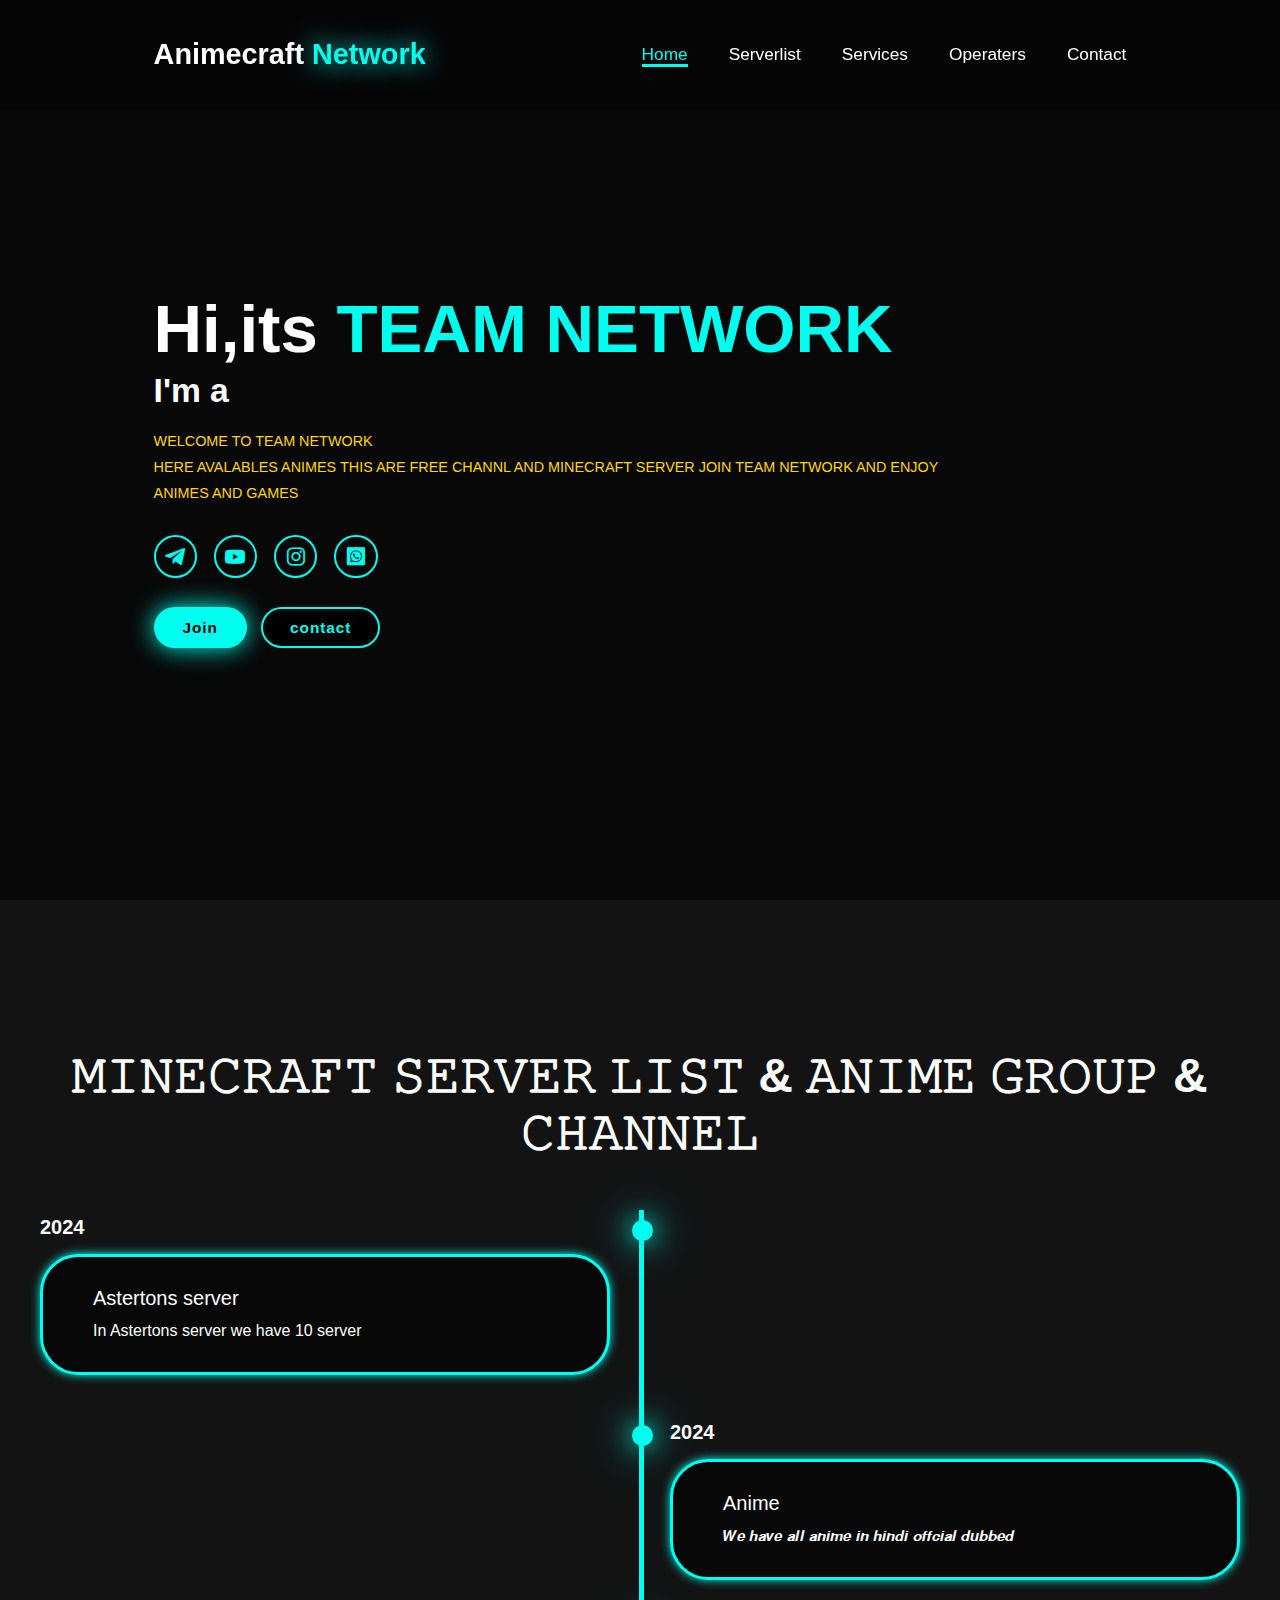
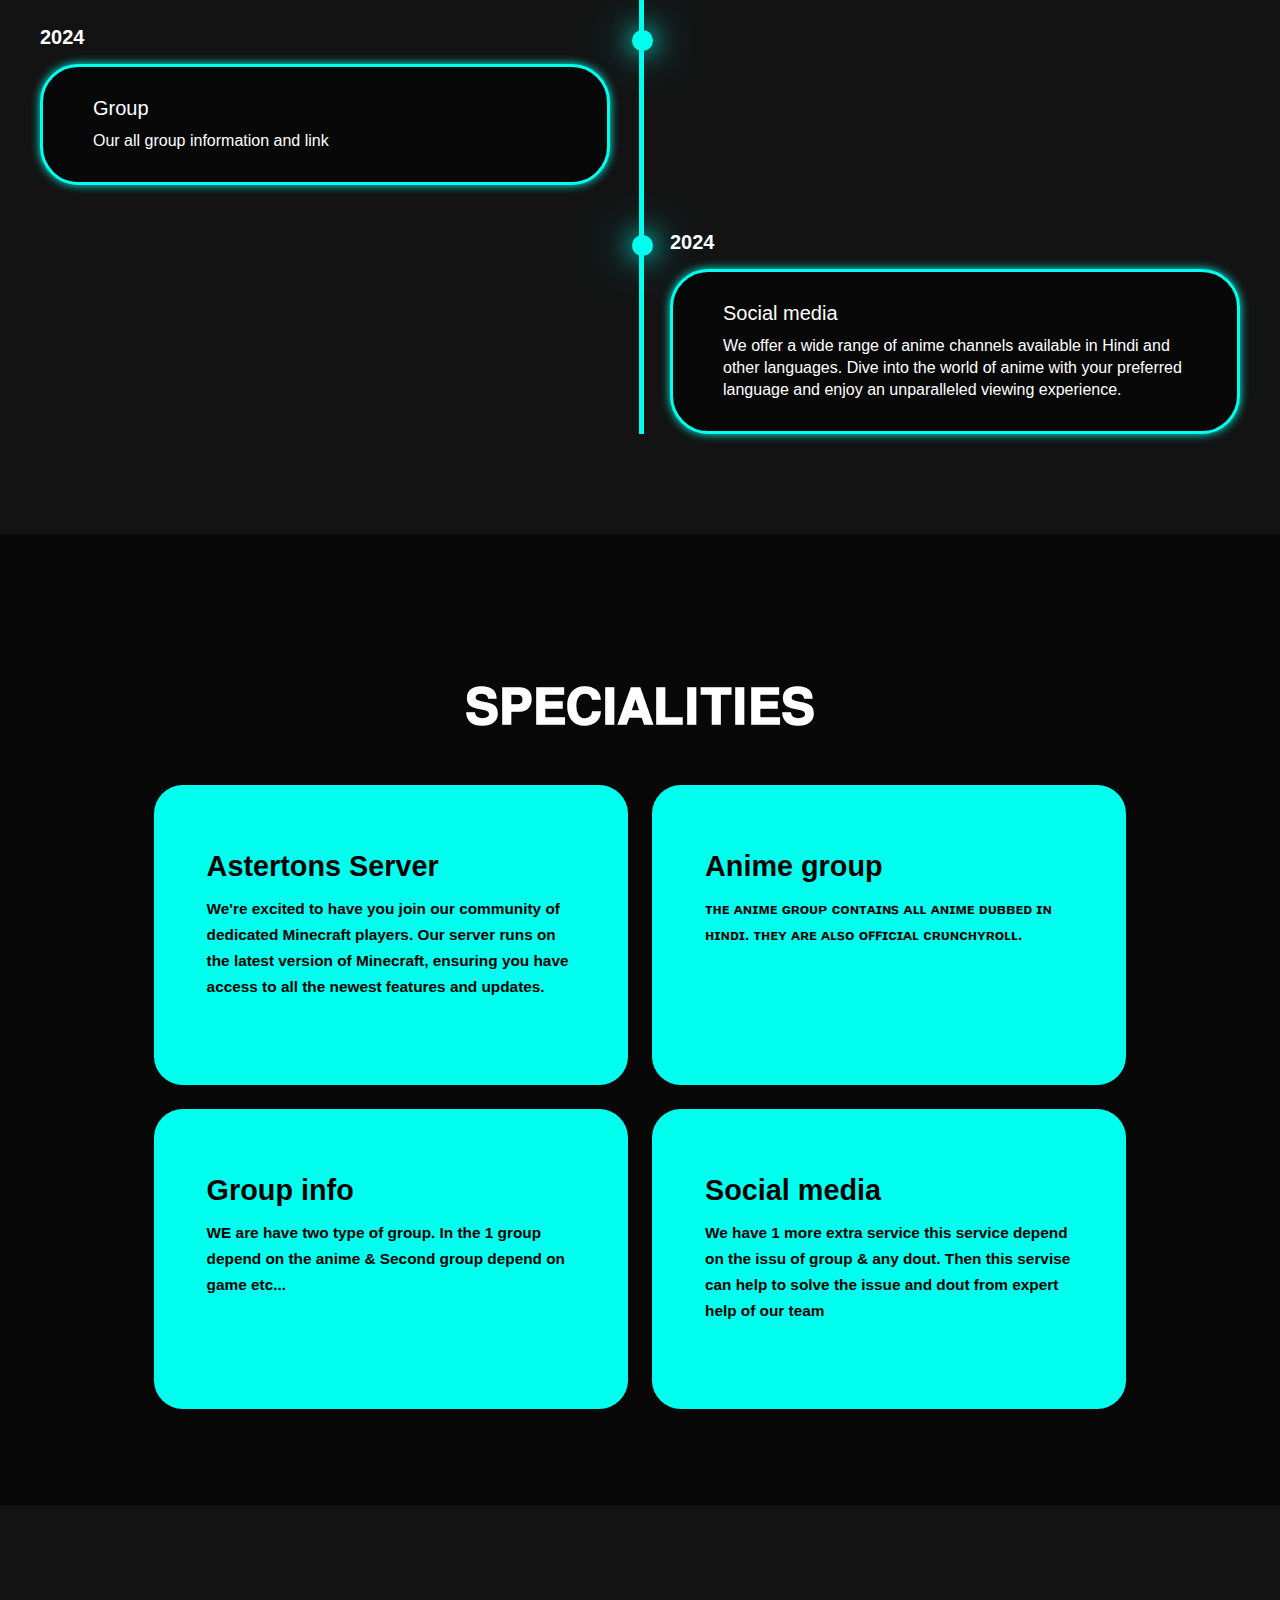
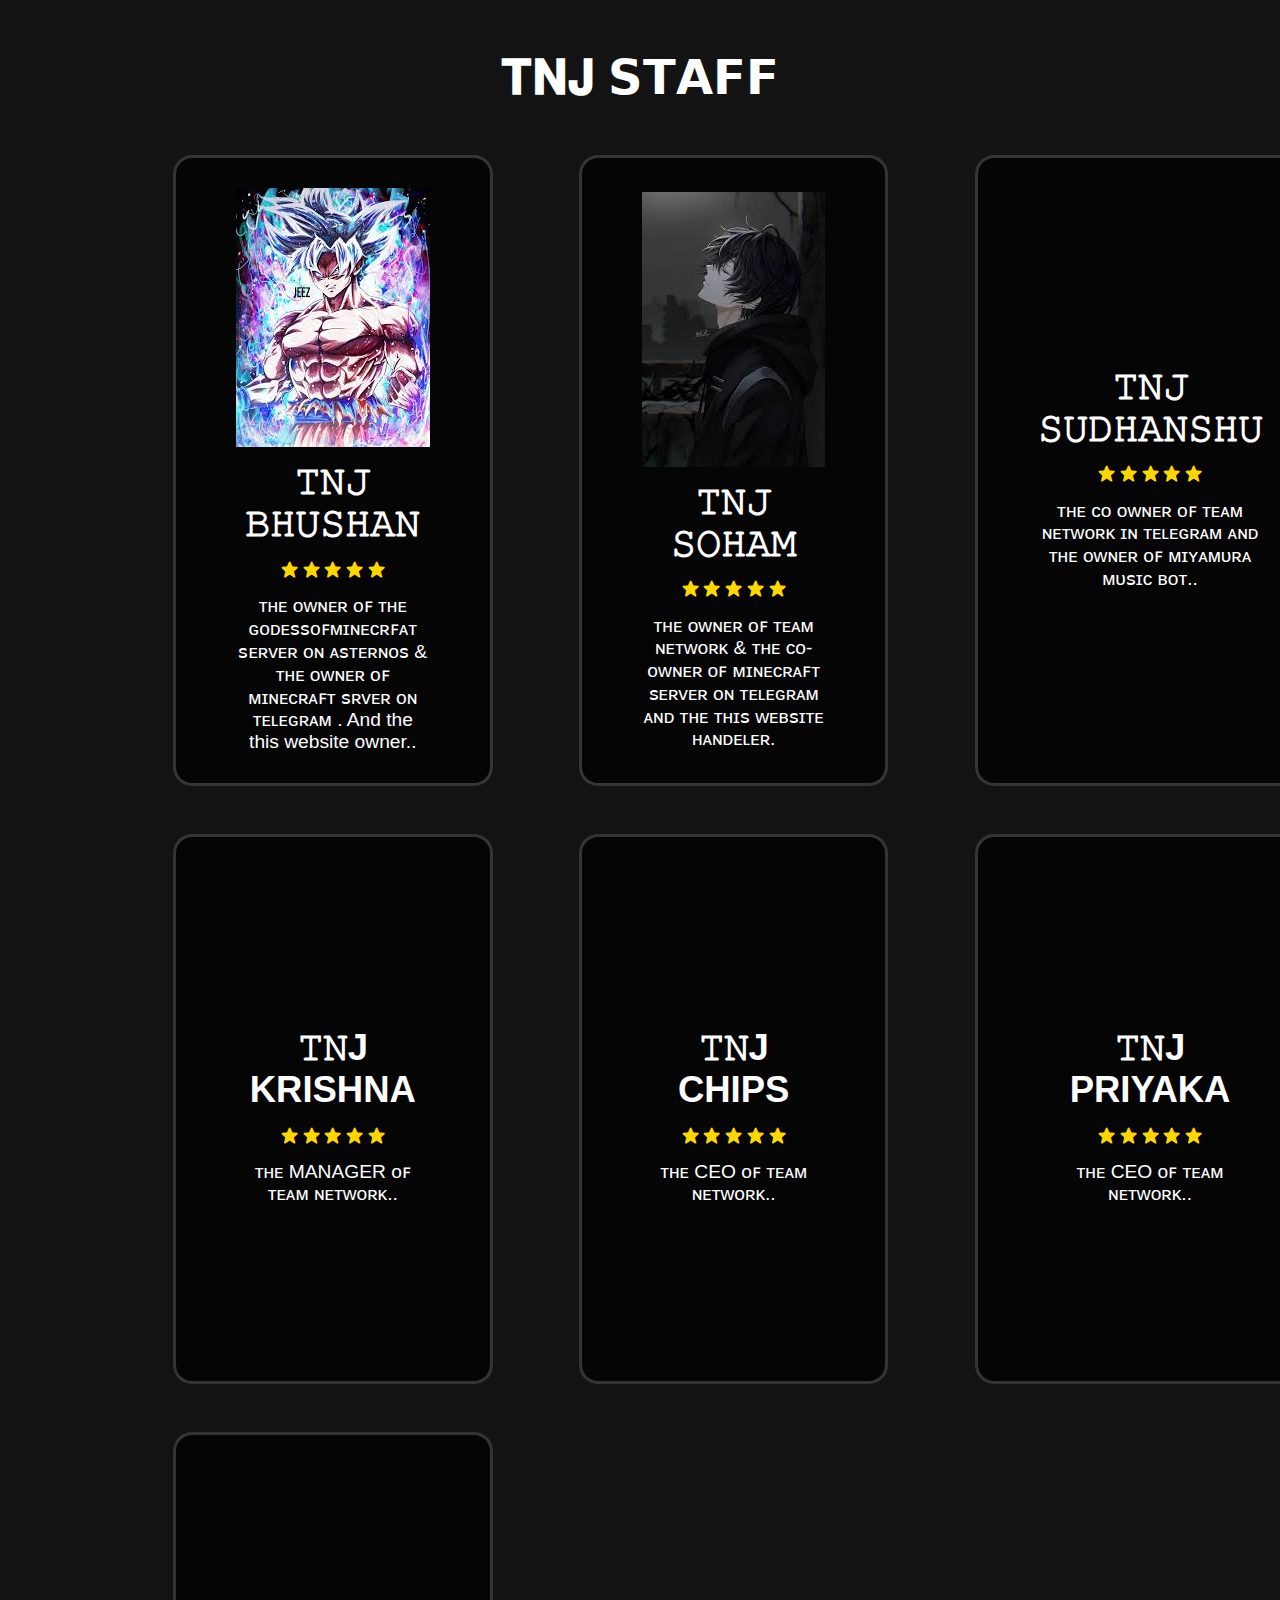
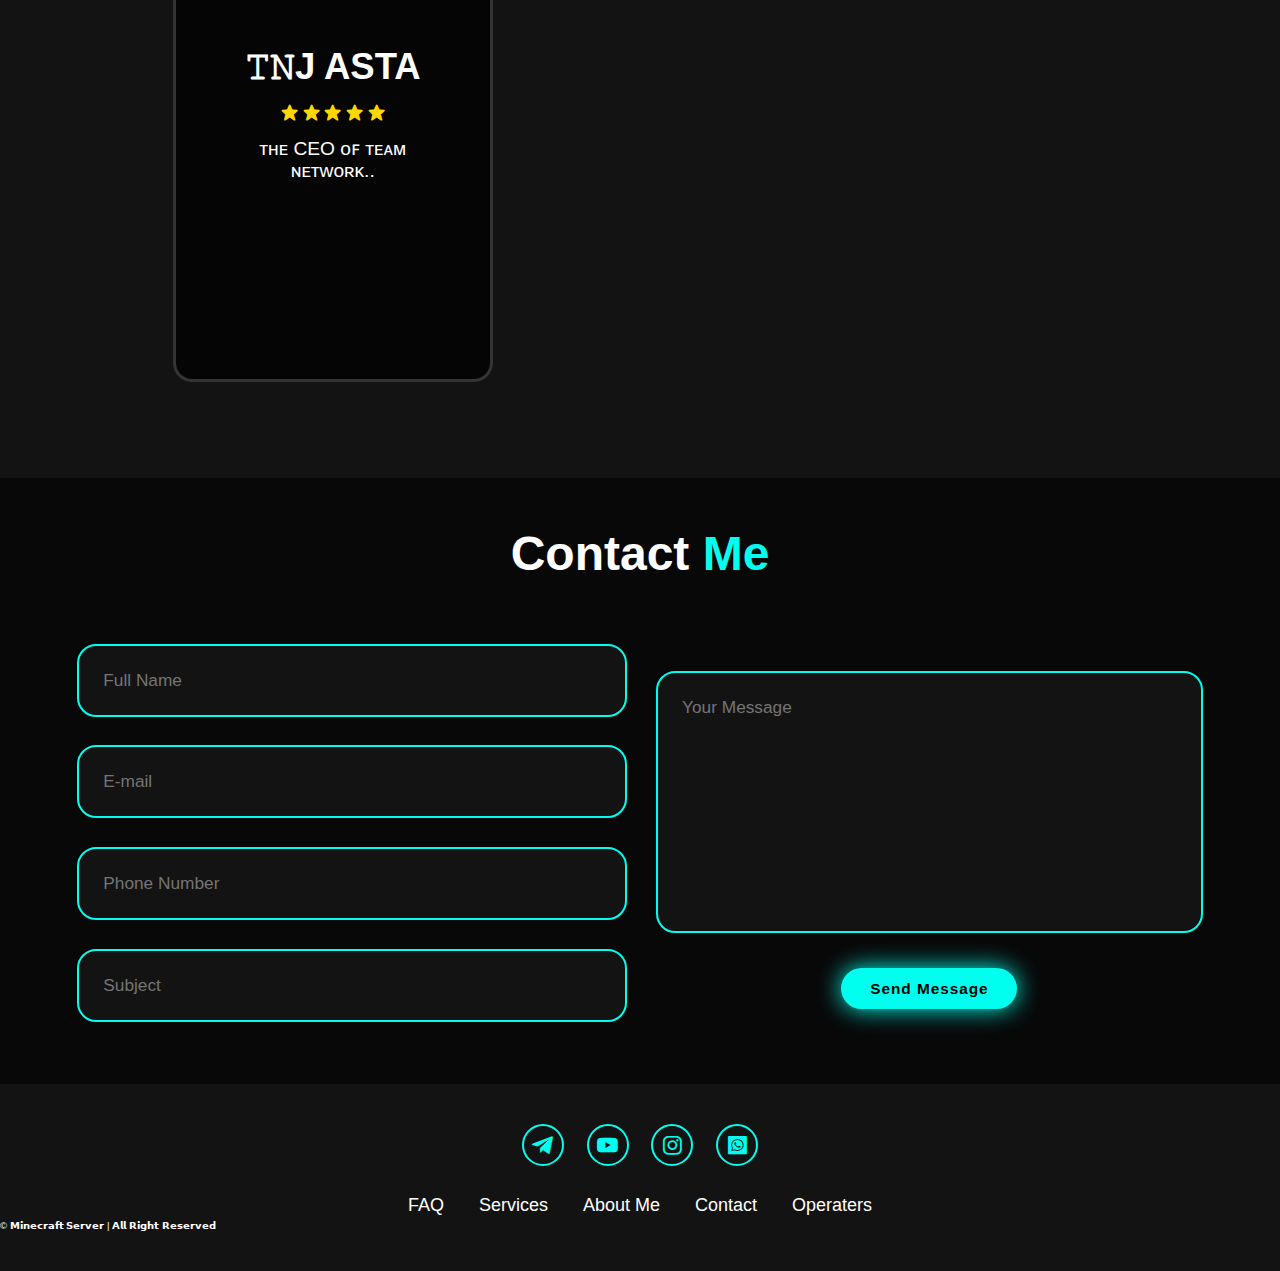
==== index.html @ 333f760e "Update index.html" ====
<!DOCTYPE html>
<html lang="en">
<head>
    <meta charset="UTF-8">
    <meta name="viewport" content="width=device-width, initial-scale=1.0">
    <title>ANIMECRAFTSERVER</title>
    <link rel="icon" type="image/x-icon" href="https://telegra.ph/file/a0997290b5226458c3056.jpg">
    <link rel="stylesheet" href="Animecraft.css">
    <link rel="stylesheet"href="https://cdn.jsdelivr.net/npm/boxicons@latest/css/boxicons.min.css">
</head>
<body>
    
       <header class="header">
        <a href="#Home" class="logo">Animecraft
             <span>Network</span></a>

             <i class='bx bx-menu' id="menu-icon"></i>

             <nav class="navbar">
                <a href="#Home" class="active">Home</a>
                <a href="#Server list of minecraft & Group of anime">Serverlist</a>
                <a href="#Services">Services</a>
                <a href="#Operaters">Operaters</a>
                <a href="#Contact">Contact</a>
             </nav>
       </header> 
    
       <section class="home" id="Home">
        <div class="home-content">
            <h1> Hi,its <span>TEAM NETWORK</span></h1>
            <h3 class="text-animation">I'm a  <span></span></h3>
            <p style=" color: rgb(255, 215, 0);"> WELCOME TO TEAM NETWORK <br>
               HERE AVALABLES ANIMES THIS ARE FREE CHANNL AND MINECRAFT SERVER JOIN TEAM NETWORK AND ENJOY ANIMES AND GAMES  </p>
            <div class="social-icons">
                <a href="https://t.me/TEAM_NETWORK_JJK"><i class='bx bxl-telegram'></i></a>
                <a href="https://youtube.com/@bhushankathargaming1547?feature=shared"><i class='bx bxl-youtube'></i></a>
                <a href="https://www.instagram.com/team_jjk_07?igsh=dGw1aWUxbTc5MHhv"><i class='bx bxl-instagram'></i></a>
                <a href="#"><i class='bx bxl-whatsapp-square'></i></a>
            </div>
            <div class="btn-group">
                <a href="https://t.me/TEAM_NETWORK_JJK" class="btn">Join</a>
                <a href="#contact"
                class="btn">contact</a>
            </div>
        </div>
        <div class="home-img">
            <img src="https://telegra.ph/file/a0997290b5226458c3056.jpg" alt="">
        </div>
       </section>

       <section class="education" id="Server list of minecraft & Group of anime">
        <h2 class="heading">𝙼𝙸𝙽𝙴𝙲𝚁𝙰𝙵𝚃 𝚂𝙴𝚁𝚅𝙴𝚁 𝙻𝙸𝚂𝚃 & 𝙰𝙽𝙸𝙼𝙴 𝙶𝚁𝙾𝚄𝙿 & 𝙲𝙷𝙰𝙽𝙽𝙴𝙻</h2>
        <div class="timeline-items">

            <div class="timeline-item">
                <div class="timeline-dot"></div>
                    <div class="timeline-date">2024</div>
                    <div class="timeline-content">
                        <h3>Astertons server</h3>
                        <p>In Astertons server we have 10 server</p>
                    </div>
            </div>




            <div class="timeline-item">
                <div class="timeline-dot"></div>
                    <div class="timeline-date">2024</div>
                    <div class="timeline-content">
                        <h3>Anime</h3>
                        <p>𝙒𝙚 𝙝𝙖𝙫𝙚 𝙖𝙡𝙡 𝙖𝙣𝙞𝙢𝙚 𝙞𝙣 𝙝𝙞𝙣𝙙𝙞 𝙤𝙛𝙛𝙘𝙞𝙖𝙡 𝙙𝙪𝙗𝙗𝙚𝙙</p>
                    </div>
            </div>

            <div class="timeline-item">
                <div class="timeline-dot"></div>
                    <div class="timeline-date">2024</div>
                    <div class="timeline-content">
                        <h3>Group</h3>
                        <p>Our all group information and link </p>
                    </div>
            </div>

            <div class="timeline-item">
                <div class="timeline-dot"></div>
                    <div class="timeline-date">2024</div>
                    <div class="timeline-content">
                        <h3>Social media</h3>
                        <p>We offer a wide range of anime channels available in Hindi and other languages. Dive into the world of anime with your preferred language and enjoy an unparalleled viewing experience. </p>
                    </div>
            </div> 
        </div>
    </section>

        <section class="services" id="Services">
            <h2 class="heading">𝐒𝐏𝐄𝐂𝐈𝐀𝐋𝐈𝐓𝐈𝐄𝐒</h2>

            <div class="service-container">
                <div class="service-box">
                    <div class="service-info">
                        <h4>Astertons Server</h4>
                        <p> We're excited to have you join our community of dedicated Minecraft players. Our server runs on the latest version of Minecraft, ensuring you have access to all the newest features and updates. </p>
                    </div>
                    </div>

                    <div class="service-box">
                    <div class="service-info">
                        <h4>Anime group</h4>
                        <p> ᴛʜᴇ ᴀɴɪᴍᴇ ɢʀᴏᴜᴘ ᴄᴏɴᴛᴀɪɴꜱ ᴀʟʟ ᴀɴɪᴍᴇ ᴅᴜʙʙᴇᴅ ɪɴ ʜɪɴᴅɪ. ᴛʜᴇʏ ᴀʀᴇ ᴀʟꜱᴏ ᴏꜰꜰɪᴄɪᴀʟ ᴄʀᴜɴᴄʜʏʀᴏʟʟ. 
                        </p>
                    </div>
                    </div>

                    <div class="service-box">
                    <div class="service-info">
                        <h4>Group info</h4>
                        <p>WE are have two type of group. In the 1 group depend on the anime
                            & Second group depend on game etc...  
                        </p>
                    </div>
                    </div>

                    <div class="service-box">
                    <div class="service-info">
                        <h4>Social media</h4>
                        <p>We have 1 more extra service  this service depend on the issu of group 
                            & any dout. Then this servise can help to solve the issue and dout from expert help of our team
                        </p>
                    </div>
                    </div>
            </div>
        </section>

        <section class="operater" id="Operaters">
            
                <div class="operater-box">
                    <h2 class="heading">𝐓𝐍𝐉 𝗦𝗧𝗔𝗙𝗙</h2>
                
                   <div class="wrapper">
                    <div class="operaters-item">
                        <img src="[data-uri]" alt="">
                            <h2>𝚃𝙽𝙹 𝙱𝙷𝚄𝚂𝙷𝙰𝙽</h2>
                            <div class="rating">
                                <i class='bx bxs-star' id="star"></i>
                                <i class='bx bxs-star' id="star"></i>
                                <i class='bx bxs-star' id="star"></i>
                                <i class='bx bxs-star' id="star"></i>
                                <i class='bx bxs-star' id="star"></i>
                            </div>
                            <p>ᴛʜᴇ ᴏᴡɴᴇʀ ᴏꜰ  ᴛʜᴇ ɢᴏᴅᴇꜱꜱᴏꜰᴍɪɴᴇᴄʀꜰᴀᴛ ꜱᴇʀᴠᴇʀ ᴏɴ ᴀꜱᴛᴇʀɴᴏꜱ & ᴛʜᴇ ᴏᴡɴᴇʀ ᴏꜰ ᴍɪɴᴇᴄʀᴀꜰᴛ ꜱʀᴠᴇʀ ᴏɴ ᴛᴇʟᴇɢʀᴀᴍ . 

                                    
                                And  the this website owner.. 
                            </p>

                        </div>

                    <div class="operaters-item">
                        <img src="[data-uri]" alt="">
                            <h2> 𝚃𝙽𝙹 𝚂𝙾𝙷𝙰𝙼</h2>
                            <div class="rating">
                                <i class='bx bxs-star' id="star"></i>
                                <i class='bx bxs-star' id="star"></i>
                                <i class='bx bxs-star' id="star"></i>
                                <i class='bx bxs-star' id="star"></i>
                                <i class='bx bxs-star' id="star"></i>
                            </div>
                            <p>ᴛʜᴇ ᴏᴡɴᴇʀ ᴏꜰ ᴛᴇᴀᴍ ɴᴇᴛᴡᴏʀᴋ & ᴛʜᴇ ᴄᴏ-ᴏᴡɴᴇʀ ᴏꜰ ᴍɪɴᴇᴄʀᴀꜰᴛ ꜱᴇʀᴠᴇʀ ᴏɴ ᴛᴇʟᴇɢʀᴀᴍ ᴀɴᴅ  ᴛʜᴇ ᴛʜɪꜱ ᴡᴇʙꜱɪᴛᴇ ʜᴀɴᴅᴇʟᴇʀ.
                            </p>
                        </div>

                           <div class="operaters-item">
                                <img src="https://encrypted-tbn0.gstatic.com/images?q=tbn:ANd9GcSmxNvbZJQYvfftophWDepH8MyocQVWd4dKOQ&s" alt="">
                                 <h2> 𝚃𝙽𝙹 𝚂𝚄𝙳𝙷𝙰𝙽𝚂𝙷𝚄</h2>
                                    <div class="rating">
                                        <i class='bx bxs-star' id="star"></i>
                                        <i class='bx bxs-star' id="star"></i>
                                        <i class='bx bxs-star' id="star"></i>
                                        <i class='bx bxs-star' id="star"></i>
                                        <i class='bx bxs-star' id="star"></i>
                                    </div>
                                    <p>
                                       ᴛʜᴇ ᴄᴏ ᴏᴡɴᴇʀ  ᴏꜰ ᴛᴇᴀᴍ ɴᴇᴛᴡᴏʀᴋ ɪɴ ᴛᴇʟᴇɢʀᴀᴍ ᴀɴᴅ  ᴛʜᴇ ᴏᴡɴᴇʀ ᴏꜰ ᴍɪʏᴀᴍᴜʀᴀ ᴍᴜꜱɪᴄ ʙᴏᴛ..
                                    </p>
                            </div>

                           <div class="operaters-item">
                                <img src="https://www.google.com/imgres?q=krishna%20IN%20ANIME&imgurl=https%3A%2F%2Fpreview.redd.it%2Fshri-krishna-in-anime-drawing-style-v0-hsj0p0nojmnc1.png%3Fwidth%3D640%26crop%3Dsmart%26auto%3Dwebp%26s%3D3a87257061f14e2b3aa2c0572dd08fd163113372&imgrefurl=https%3A%2F%2Fwww.reddit.com%2Fr%2FIndiaSpeaks%2Fcomments%2F1bbtlki%2Fshri_krishna_in_anime_drawing_style%2F&docid=ZYLre9rAzPyZxM&tbnid=ST0XfPtmxsVi4M&vet=12ahUKEwj8796Ar--HAxUV3TgGHTrHGQgQM3oECBYQAA..i&w=640&h=640&hcb=2&ved=2ahUKEwj8796Ar--HAxUV3TgGHTrHGQgQM3oECBYQAA" alt="">
                                 <h2> 𝚃𝙽J KRISHNA</h2>
                                    <div class="rating">
                                        <i class='bx bxs-star' id="star"></i>
                                        <i class='bx bxs-star' id="star"></i>
                                        <i class='bx bxs-star' id="star"></i>
                                        <i class='bx bxs-star' id="star"></i>
                                        <i class='bx bxs-star' id="star"></i>
                                    </div>
                                    <p>
                                       ᴛʜᴇ MANAGER ᴏꜰ ᴛᴇᴀᴍ ɴᴇᴛᴡᴏʀᴋ..
                                    </p>
                            </div>

                           <div class="operaters-item">
                                <img src="https://encrypted-tbn0.gstatic.com/images?q=tbn:ANd9GcSmxNvbZJQYvfftophWDepH8MyocQVWd4dKOQ&s" alt="">
                                 <h2> 𝚃𝙽J CHIPS</h2>
                                    <div class="rating">
                                        <i class='bx bxs-star' id="star"></i>
                                        <i class='bx bxs-star' id="star"></i>
                                        <i class='bx bxs-star' id="star"></i>
                                        <i class='bx bxs-star' id="star"></i>
                                        <i class='bx bxs-star' id="star"></i>
                                    </div>
                                    <p>
                                       ᴛʜᴇ CEO ᴏꜰ ᴛᴇᴀᴍ ɴᴇᴛᴡᴏʀᴋ..
                                    </p>
                            </div>

                       
                           <div class="operaters-item">
                                <img src="https://encrypted-tbn0.gstatic.com/images?q=tbn:ANd9GcSmxNvbZJQYvfftophWDepH8MyocQVWd4dKOQ&s" alt="">
                                 <h2> 𝚃𝙽J PRIYAKA</h2>
                                    <div class="rating">
                                        <i class='bx bxs-star' id="star"></i>
                                        <i class='bx bxs-star' id="star"></i>
                                        <i class='bx bxs-star' id="star"></i>
                                        <i class='bx bxs-star' id="star"></i>
                                        <i class='bx bxs-star' id="star"></i>
                                    </div>
                                    <p>
                                       ᴛʜᴇ CEO ᴏꜰ ᴛᴇᴀᴍ ɴᴇᴛᴡᴏʀᴋ..
                                    </p>
                            </div>
                           <div class="operaters-item">
                                <img src="https://encrypted-tbn0.gstatic.com/images?q=tbn:ANd9GcSmxNvbZJQYvfftophWDepH8MyocQVWd4dKOQ&s" alt="">
                                 <h2> 𝚃𝙽J ASTA</h2>
                                    <div class="rating">
                                        <i class='bx bxs-star' id="star"></i>
                                        <i class='bx bxs-star' id="star"></i>
                                        <i class='bx bxs-star' id="star"></i>
                                        <i class='bx bxs-star' id="star"></i>
                                        <i class='bx bxs-star' id="star"></i>
                                    </div>
                                    <p>
                                       ᴛʜᴇ CEO ᴏꜰ ᴛᴇᴀᴍ ɴᴇᴛᴡᴏʀᴋ..
                                    </p>
                            </div>

                       

                    
<!--                     <div class="operaters-item">
                        <img src="https://encrypted-tbn0.gstatic.com/images?q=tbn:ANd9GcSWjjyF0b6zgH8cf7zBLr2JN2rVtsqH6HnraQ&s" alt="">
                            <h2>BrightGrogon932</h2>
                            <div class="rating">
                                <i class='bx bxs-star' id="star"></i>
                                <i class='bx bxs-star' id="star"></i>
                                <i class='bx bxs-star' id="star"></i>
                                <i class='bx bxs-star' id="star"></i>
                                <i class='bx bxs-star' id="star"></i>
                            </div>
                            <p>  ᴛʜᴇ ᴀᴅᴍɪɴᴇ ᴏꜰ ɢᴏᴅᴇꜱꜱᴏꜰᴍɪɴᴇᴄʀꜰᴀᴛ ꜱᴇʀᴠᴇʀ ᴀɴᴅ ᴀᴅᴍɪɴᴇ ᴏꜰ ᴍɪɴᴇᴄʀᴀꜰᴛ ꜱʀᴠᴇʀ ᴏɴ ᴛᴇʟᴇɢʀᴀᴍ  </p>
                        </div> -->
<!-- 
                            <div class="operaters-item">
                                <img src="https://encrypted-tbn0.gstatic.com/images?q=tbn:ANd9GcQSsOtywRpvgQ1RI73WI8NxXYQA6MIs6eTXpQ&s" alt="">
                                    <h2>𝚃𝙽𝙹 𝚁𝙰𝙷𝚄𝙻</h2>
                                    <div class="rating">
                                        <i class='bx bxs-star' id="star"></i>
                                        <i class='bx bxs-star' id="star"></i>
                                        <i class='bx bxs-star' id="star"></i>
                                        <i class='bx bxs-star' id="star"></i>
                                        <i class='bx bxs-star' id="star"></i>
                                    </div>
                                    <p>
                                       ᴛʜᴇ ᴀᴅᴍɪɴᴇ ᴏꜰ ᴡᴇʙ ᴅᴇᴠᴇʟᴏᴘᴇʀ ɢʀᴏᴜᴘ ɪɴ ᴛᴇʟᴇɢʀᴀᴍ ᴀɴᴅ  ᴛʜᴇ ʜᴇʟᴘᴇʀ ꜰᴏʀ ᴄʀᴇᴛᴀᴛᴇ ᴛʜɪꜱ ᴡᴇꜱɪᴛᴇ..
                                    </p>
                            </div> -->

                    </div>
                </div>
           
        </section>

        <seection class="contact" id="Contact">
            <h2 class="heading">Contact <span>Me</span></h2>

            <form>
                <div class="input-group">
                    <div class="input-box">
                        <input type="text" placeholder="Full Name"  value="" id="name" required>
                        <input type="email" placeholder="E-mail" value="" id="email" required>
                    </div>
                    <div class="input-box">
                        <input type="number" placeholder="Phone Number" value="" id="pnumber" required>
                        <input type="text" placeholder="Subject" value="" id="subject" required>
                    </div>
                </div>

                <div class="input-group2">
                   <textarea name="" id="message" cols="30" rows="10" placeholder="Your Message"></textarea>
                   <input type="submit" value="Send Message" class="btn">
                </div>
            </form>
        </seection>

        <footer class="footer">
            <div class="social">
                <a href="https://t.me/TEAM_NETWORK_JJK"><i class='bx bxl-telegram'></i></a>
                <a href="https://youtube.com/@bhushankathargaming1547?feature=shared"><i class='bx bxl-youtube'></i></a>
                <a href="https://www.instagram.com/team_jjk_07?igsh=dGw1aWUxbTc5MHhv"><i class='bx bxl-instagram'></i></a>
                <a href="https://t.me/TEAM_JJK"><i class='bx bxl-whatsapp-square'></i></a>
            </div>
            <ul class="list">
                <li>
                    <a href="#">FAQ</a>
                </li>
                <li>
                    <a href="#">Services</a>
                </li>
                <li>
                    <a href="#">About Me</a>
                </li>
                <li>
                    <a href="#">Contact</a>
                </li>
                <li>
                    <a href="#">Operaters</a>
                </li>
            
            </ul>

            <p class="copyright">
                &#169;  𝗠𝗶𝗻𝗲𝗰𝗿𝗮𝗳𝘁 𝗦𝗲𝗿𝘃𝗲𝗿 | 𝗔𝗹𝗹 𝗥𝗶𝗴𝗵𝘁 𝗥𝗲𝘀𝗲𝗿𝘃𝗲𝗱
            </p>
        </footer>

    
         <script src="Animecraft.js"></script>
</body>
</html>
---- Animecraft.css ----
*{
    margin: 0;
    padding: 0;
    box-sizing: border-box;
    text-decoration: none;
    border: none;
    outline: none;
    scroll-behavior: smooth;
    font-family: "Poppins",sans-serif;
}

:root{
    --bg-color:#080808;
    --second-bg-color:#131313;
    --text-color:white;
    --main-color:#00ffee;
}

html{
    font-size: 60%;
    overflow-x: hidden;
}

body{
    background: var(--bg-color);
    color: var(--text-color);
}

.header{
    position: fixed;
    top: 0;
    left: 0;
    width: 100%;
    padding: 4rem 12% 4rem;
    background:rgba(0,0,0,0.3);
    backdrop-filter: blur(10px);
    display: flex;
    justify-content: space-between;
    align-items:center;
    z-index: 5;
}

.logo{
    font-size: 3rem;
    color: var(--text-color);
    font-weight: 800;
    cursor: pointer;
    transition: 0.3 ease;
}

.logo:hover{
    transform: scale(1.1);
}

.logo span{
    text-shadow: 0 0 25px var(--main-color);
}

.navbar a{
    font-size: 1.8rem;
    color: var(--text-color);
    margin-left: 4rem;
    font-weight: 500;
    transition: 0.3 ease;
    border-bottom: 3px solid transparent;
}

.navbar a:hover,
.navbar a.active{
    color: var(--main-color);
    border-bottom: 3px solid var(--main-color);
}
#menu-icon{
    font-size: 3.6rem;
    color: var(--main-color);
    display: none;
}

section{
    min-height: 100vh;
    padding: 10rem 12%  10rem;
}
.home{
    display: flex;
    align-items: center;
    justify-content: center;
    gap: 15rem;
}
.home-content{
    display: flex;
    flex-direction:column ;
    align-items: baseline;
    text-align:left;
    justify-content: center;
    margin-top: 3rem;
}
span{
    color: var(--main-color);
}
.logo span{
    color: var(--main-color);
}
.home-content h3{
    margin-bottom: 2rem;
    margin-top: 1rem;
    font-size: 3.5rem;
}
.home-content h1{
    font-size: 7rem;
    font-weight: 700;
    margin-top: 1.5rem;
    line-height: 1;
}
.home-img{
    border-radius: 50%;
   
}
.home-img img{
    position: relative;
    top: 3rem;
    right: 0;
    width: 32vw;
    border-radius: 50%;
    box-shadow: 0 0 25 var(--main-color);
    cursor: pointer;
    transition: 0.4s ease-in-out;
}
.home-img img:hover{
    box-shadow: 0 0 25px var(--main-color),
                0 0 50px var(--main-color),
                0 0 100px var(--main-color);
}
.home-content p{
    font-size: 1.5rem;
    font-weight: 500;
    line-height: 1.8;
    max-width: 1000px;
}
.social-icons a{
    display: inline-flex;
    justify-content: center;
    align-items: center;
    width:4.5rem;
    height: 4.5rem;
    background: transparent;
    border: 2px solid var(--main-color);
    font-size: 2.5rem;
    border-radius: 50%;
    color: var(--main-color);
    margin: 3rem 1.5rem 3rem 0 ;
    transition: 0.3s ease-in-out;
}
.social-icons a:hover{
    color: var(--text-color);
    transition: scale(1.3)translateY(-5px);
    box-shadow: 0 0 25px var(--main-color);
    background-color: var(--main-color);
}
.btn{
    display: inline-block;
    padding: 1rem 2.8rem;
    background: var(--main-color);
    box-shadow:  0 0 25px var(--main-color);
    border-radius: 4rem;
    font-size: 1.6rem;
    color: black;
    border: 2px solid transparent;
    letter-spacing: 0.1rem;
    font-weight: 600;
    transition: 0.3s ease-in-out;
    cursor: pointer;
}
.btn:hover{
    transform:  scale(1.05);
    box-shadow: 0 0 50px var(--main-color);
}
.btn-group{
    display: flex;
    align-items: center;
    gap: 1.5rem;
}
.btn-group a:nth-of-type(2){
    background-color: black;
    color: var(--main-color);
    border: 2px solid var(--main-color) ;
    box-shadow: 0 0 25px transparent;
}
.btn-group a:nth-of-type(2):hover{
    box-shadow: 0 0 25px var(--main-color);
    background-color: var(--main-color);
    color: black;
}
.text-animation{
     font-size: 34px;
     font-weight: 600;
     min-width: 280px;
}
.text-animation span{
    position: relative;
}
.text-animation span::before{
    content: "ALEX";
    color: var(--main-color);
    animation: words 20s infinite;
}
.text-animation span::after{
    content: "";
    background-color: var(--bg-color);
    position: absolute;
    width: calc(100% + 8px);
    height: 100%;
    border-left: 3px solid var(--bg-color);
    right: -8px;
    animation: cursor 0.6s infinite,Ityping 20s steps(14)infinite;
}
a h2{
    color:white;
}
@keyframes cursor{
    TO{
        border-left: 2PX solid var(--main-color);
    }
}
@keyframes words{
    0%,
    20%{
        content: "𝕐𝕆𝕌𝕋𝕌𝔹𝔼ℝ";
    }
    21%,
    40%{
        content: "𝔾𝔸𝕄𝔼ℝ";
    }
    41%,
    60%{
        content: "𝕎𝔼𝔹 𝔻𝔼𝕊𝕀𝔾ℕ𝔼ℝ";
    }
    61%,
    80%{
        content: "𝔻𝔼𝕍𝔼𝕃𝕆ℙ𝔼ℝ";
    }
    81%,
    100%{
        content: "𝔸ℕ𝕀𝕄𝔼 𝕃𝕆𝕍𝔼ℝ";
    }
}
@keyframes Ityping{
    10%,
    15%,
    30%,
    35%,
    50%,
    55%,
    70%,
    75%,
    90%,
    95%{
    width:0;
    }
    5%,
    20%,
    25%,
    40%,
    45%,
    60%,
    65%,
    80%,
    85%{
        width: calc(100% + 8px);
    }
}

.heading{
    font-size: 5rem ;
    text-align: center;
    margin: 5rem 0;
}
.education{
    padding: 100px 15px;
    background: var(--second-bg-color);
}
.education h2{
    margin-bottom: 5rem;
}
.timeline-items{
    max-width: 1200px;
    margin: auto;
    display: flex;
    /* flex-direction: column; */
    flex-wrap: wrap;
    position: relative ;
}

.timeline-items::before{
    content: "";
    position: absolute;
    width: 5px;
    height: 100%;
    background: var(--main-color);
    left: calc(50% - 1px);
}

.timeline-item{
    margin-bottom: 40px;
    width: 100%;
    position: relative;
}

.timeline-item:last-child{
    margin-bottom: 0;
}

.timeline-item:nth-child(odd){
    padding-right: calc(50% + 30px);
}

.timeline-item:nth-child(even){
    padding-left: calc(50% + 30px);
}

.timeline-dot{
    height: 21px;
    width: 21px;
    background-color: var(--main-color);
    box-shadow: 0 0 25px var(--main-color) ,
                0 0 50px var(--main-color);
    position: absolute;
    left: calc(50% - 8px);
    border-radius: 50%;
    top: 10px;
}

.timeline-date{
    font-size: 20px;
    font-weight: 800;
    color: white;
    margin: 6px 0 15px;
}

.timeline-content{
    background-color: var(--bg-color);
    border: 3px solid var(--main-color);
    padding: 30px 50px;
    border-radius: 4rem;
    box-shadow: 0 0 10px var(--main-color);
    cursor: pointer;
    transition: 0.3s ease-in-out;
}

.timeline-content:hover{
    transform: scale(1.05);
    box-shadow: 0 0 25px var(--main-color);
}

.timeline-content h3{
    font-size: 20px;
    color: white;
    margin: 0 0 10px;
    font-weight: 500;
}

.timeline-content p{
    color: white;
    font-size: 16px;
    font-weight: 300;
    line-height: 22px;
}

::-webkit-scrollbar{
    width: 15px;
}

::-webkit-scrollbar-thumb{
    background-color: var(--main-color)
}

::-webkit-scrollbar-track{
    background-color: var(--bg-color);
    width: 50px;
}

.services{
    background-color: var(--bg-color);
    color: black;
}

.services h2{
    font-size: 50px;
    margin-bottom: 5rem;
    color: white;
}

.service-container{
    display: grid;
    grid-template-columns: repeat(2,1fr);
    align-items: center;
    gap: 2.5rem;
}

.service-box{
    background-color: var(--main-color);
    height: 300px;
    border-radius: 3rem;
    border: 5px solid transparent;
    cursor: pointer;
    transition: 0.4s ease-in-out;
}

.service-box:hover{
    background: white;
    color: black;
    border: 5px solid var(--main-color);
    transform: scale(1.03);
}

.service-box .service-info{
    display: flex;
    flex-direction: column;
    text-align: left;
    max-height: 200px;
    justify-content: left;
    align-items: baseline;
    padding: 5rem 5rem;
}

.service-info h4{
    font-size: 3rem;
    font-weight: 800;
    line-height: 2;
}

.service-info p{
    font-size: 1.6rem;
    font-weight: 600;
    max-height: 100px;
    line-height: 1.7;
    margin: auto;
}

.operater{
    background-color: var(--second-bg-color);
}

.operaters-box{
    background-size: cover;
    display:flex;
    justify-content: center;
    align-items: center;
    flex-direction: column;

}

.operater .heading{
    margin-bottom: 5rem;
}

.operaters-box img{
    width: 15rem;
    border-radius: 50%;
    border: 3px solid var(--main-color);
    box-shadow:0 0 25px var(--main-color);
}

.wrapper{
    display:grid;
    grid-template-columns: repeat(3,1fr);
    gap: 5rem;
}

.operaters-item{
    min-height: 550px;
    max-width: 450px;
    background-color: rgba(0, 0, 0, 0.7);
    border: 3px solid rgba(238, 238, 238, 0.2);
    border-radius: 2rem;
    margin: 0 2rem ;
    padding: 30px 60px ;
    cursor: pointer;
    display: flex;
    flex-direction: column;
    align-items: center;
    justify-content: center;
    text-align: center;
    gap: 1.5rem;
    color: white;
    transition: 0.4s ease-in-out;
}

.operaters-item:hover{
    border: 3px solid var(--main-color);
    transform: translateY(-10px)scale(1.03);
    box-shadow: 0 0 60px var(--main-color);
}

.operaters-item h2{
    font-size: 3.8rem;
}

.operaters-item p{
    font-size: 2rem;
}

#star{
    color: gold;
    font-size: 2rem;
}

.contact{
    background-color: var(--bg-color);
}

.contact h2{
    margin-bottom: 3rem;
    color: white;
}

.contact form{
    display: flex;
    align-items: center;
    justify-content: center;
    gap: 3rem;
    margin: 5rem auto;
    text-align: center;
}

.contact form .input-box{
    display: flex;
    justify-content: center;
    flex-wrap: wrap;
}

.contact form .input-box input,
.contact form textarea{
    width: 100%;
    padding: 2.5rem;
    font-size: 1.8rem;
    color: var(--text-color);
    background: var(--second-bg-color);
    border-radius: 2rem;
    border: 2px solid var(--main-color);
    margin: 1.5rem 0;
    resize: none;
}

.contact form .btn{
    margin-top: 2rem;
}

.footer{
    position: relative;
    bottom: 0;
    width: 100%;
    padding: 40px 0;
    background-color: var(--second-bg-color);
}

.footer .social{
    text-align: center;
    padding-bottom: 25px;
    color: var(--main-color);
}

.footer .social a{
    font-size: 25px;
    color: var(--main-color);
    border: 2px solid var(--main-color);
    width: 42px;
    height: 42px;
    line-height: 42px;
    display: inline-block;
    text-align: center;
    border-radius: 50%;
    margin: 0 10px;
    transition: 0.3s ease-in-out;
}
.footer .social a:hover{
    transform: scale(1.2)translate(-10);
    background-color: var(--main-color);
    color: black;
    box-shadow: 0  0 25px var(--main-color);
}
.footer ul{
    margin-top: 0;
    padding: 0;
    font-size: 18px;
    line-height: 1.6;
    margin-bottom: 0;
    text-align: center;
}
.footer ul li a {
    color: white;
    border-bottom: 3px solid transparent;
    transition:  0.3s solid var(var(--main-color));
}
.footer ul li a:hover{
    border-bottom: 3px solid var(--main-color);
}
.footer ul li{
    display: inline-block;
    padding: 0 15px;
}
.footer .cooright{
    margin-top: 50px;
    margin-top: 50px;
    text-align: center;
    color: white;
}
@media(max-width:1285){
    html{
        font-size: 55%;
    }
    .service-container{
        padding-bottom: 7rem;
        grid-template-columns: repeat(2,1fr);
        margin: 0 5rem;
    }
}
@media(max-width:991px){
    header{
        padding: 2rem 3%;
    }
    section{
        padding: 10rem 3% 2rem;
    }
    .timeline-items::before{
        left: 7px;
    }
    .timeline-item:nth-child(odd){
     padding-right:0 ;
     text-align: left;
}
.timeline-item:nth-child(odd),
.timeline-item:nth-child(even){
    padding-left: 37px;
}
.timeline-dot{
    left: 0;
}
.services{
    padding-bottom: 7rem;
}
.operater .wrapper{
    grid-template-columns: repeat(1,1fr);
}
.contact form{
    flex-direction: column;
}
.footer{
    padding: 2rem 3%;
 }
}
@media (max-width:895px){
    #menu-icon{
        display: block;
        color: white;
    }
    .navbar{
        position: absolute;
        top: 100%;
        right: 0;
        width: 50%;
        padding: 1rem 3%;
        background: rgba(0, 0 ,0, 0.8);
        backdrop-filter: blur(20px);
        border-bottom-left-radius: 2rem;
        border-left: 2px solid var(--main-color);
       border-bottom: 2px solid var(--main-color);
        display: none;
        text-align:left;
    }
    .navbar.active{
        display: block;
        font-size: 2rem;
        margin: 3rem 0;
        color: white;
    }
    .home{
        flex-direction: column-reverse;
        margin: 5rem 4rem;
    }
    .home-content h3{
        font-size: 2.6rem;
    }
    .home-content h3{
        font-size: 8rem;
        margin: 3rem;
    }
    .home-content p{
        max-width: 600px;
        margin: 0 auto;
    }
    .home-img img{
        width: 56vw;
    }
    .services h2{
        margin-bottom: 3rem;
    }
    .service-container{
        grid-template-columns: repeat(1,1fr);
    }

}
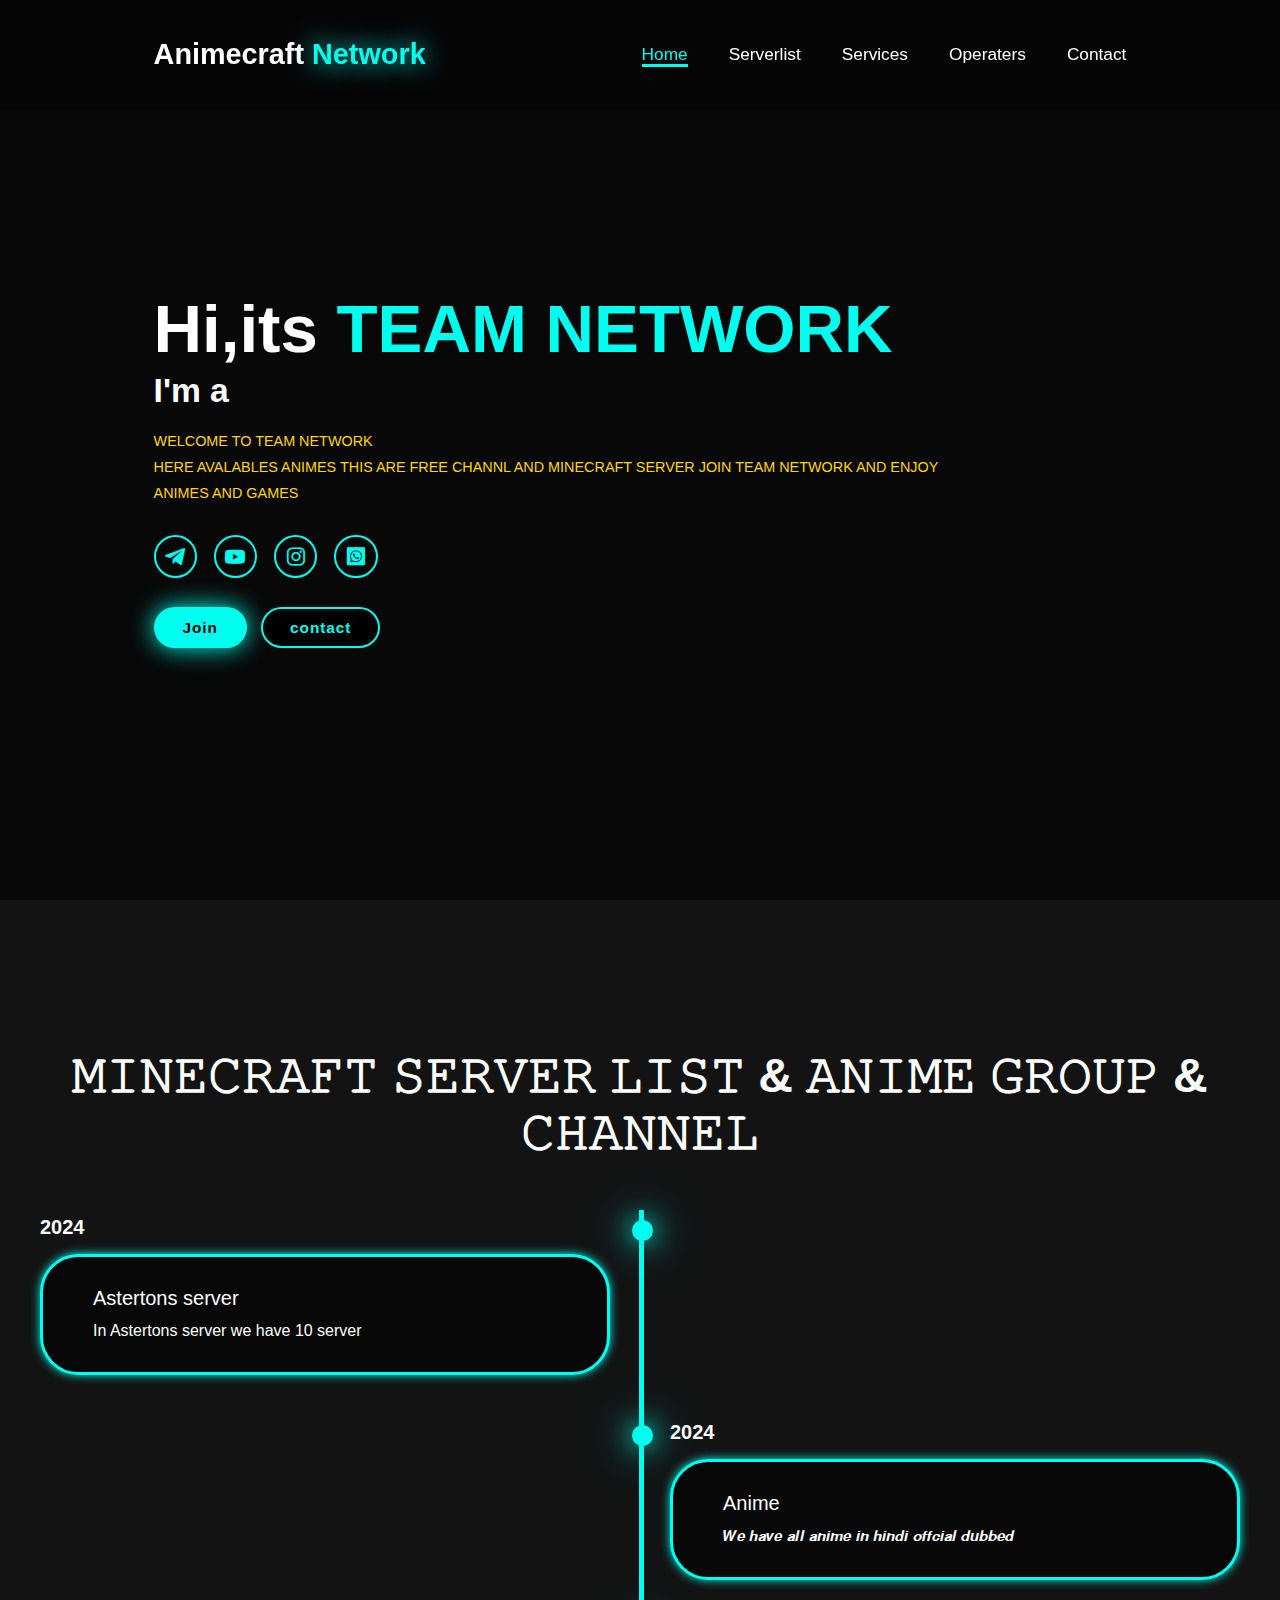
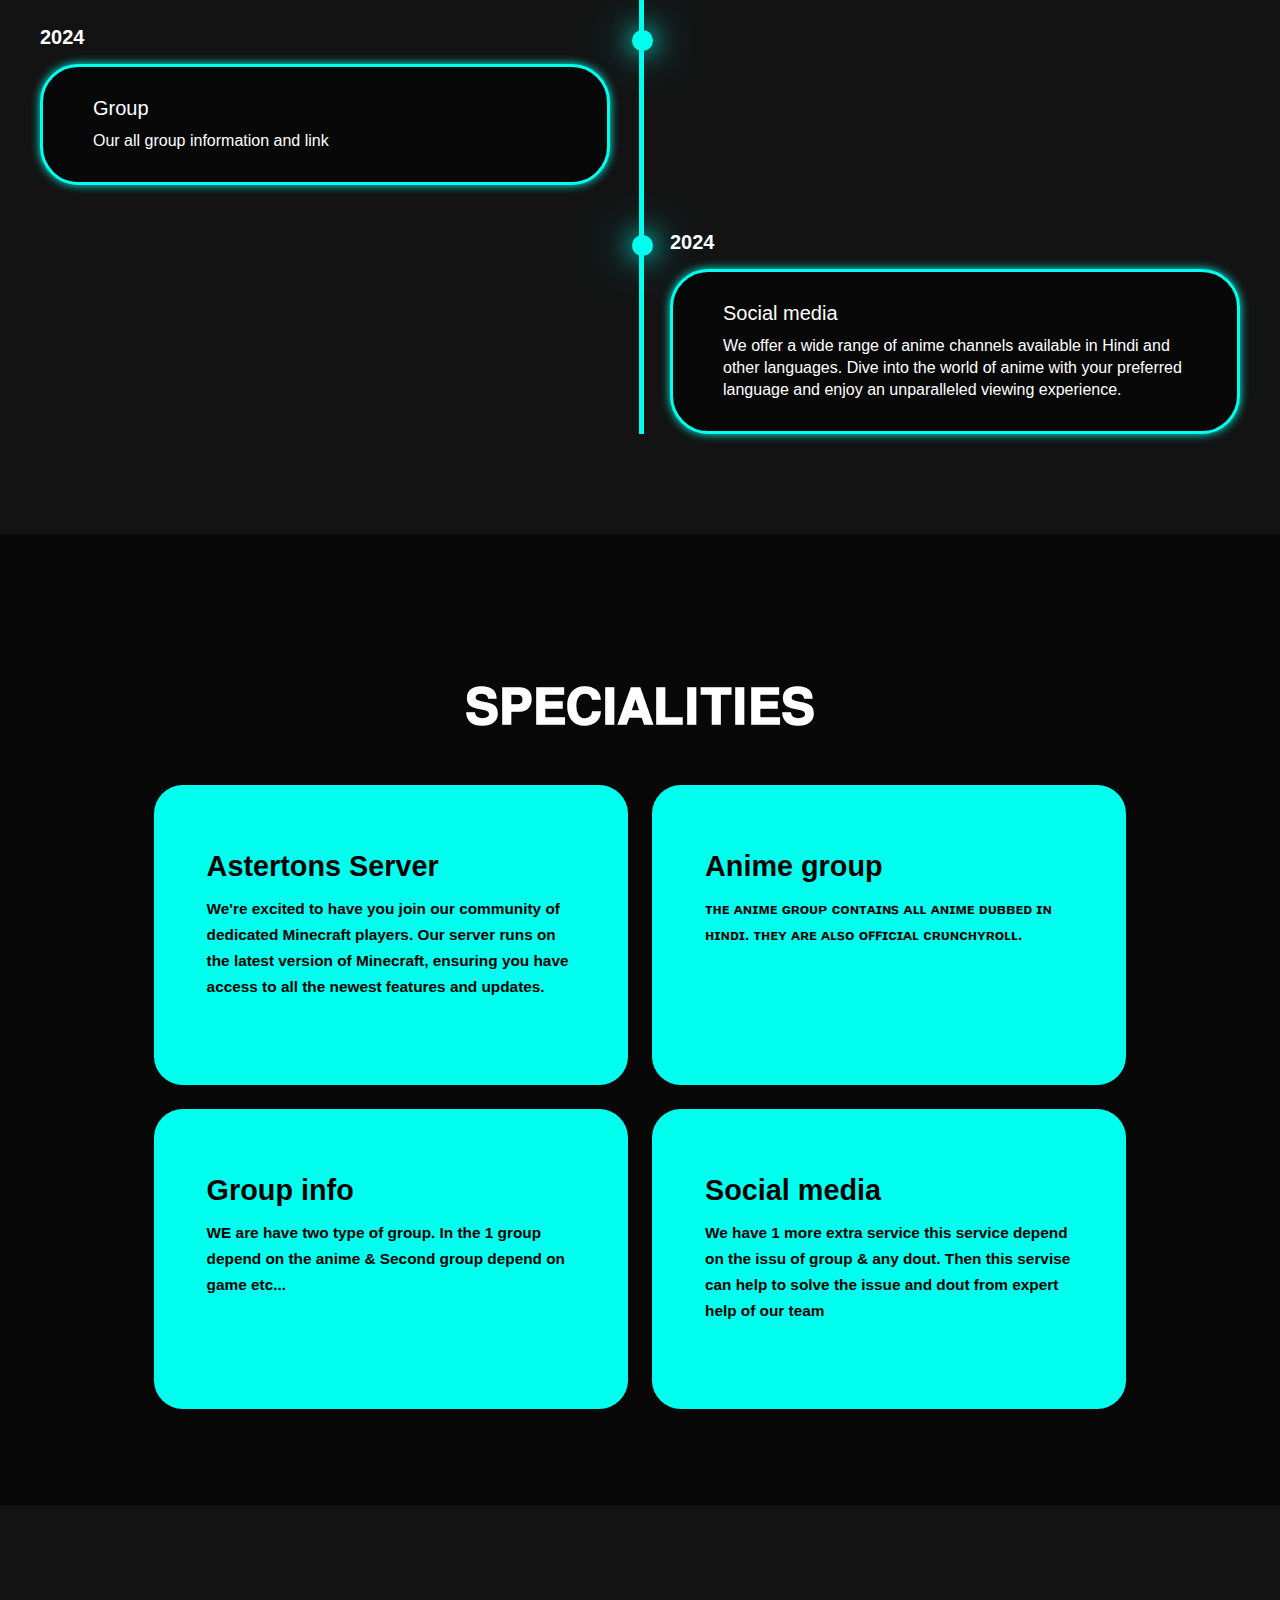
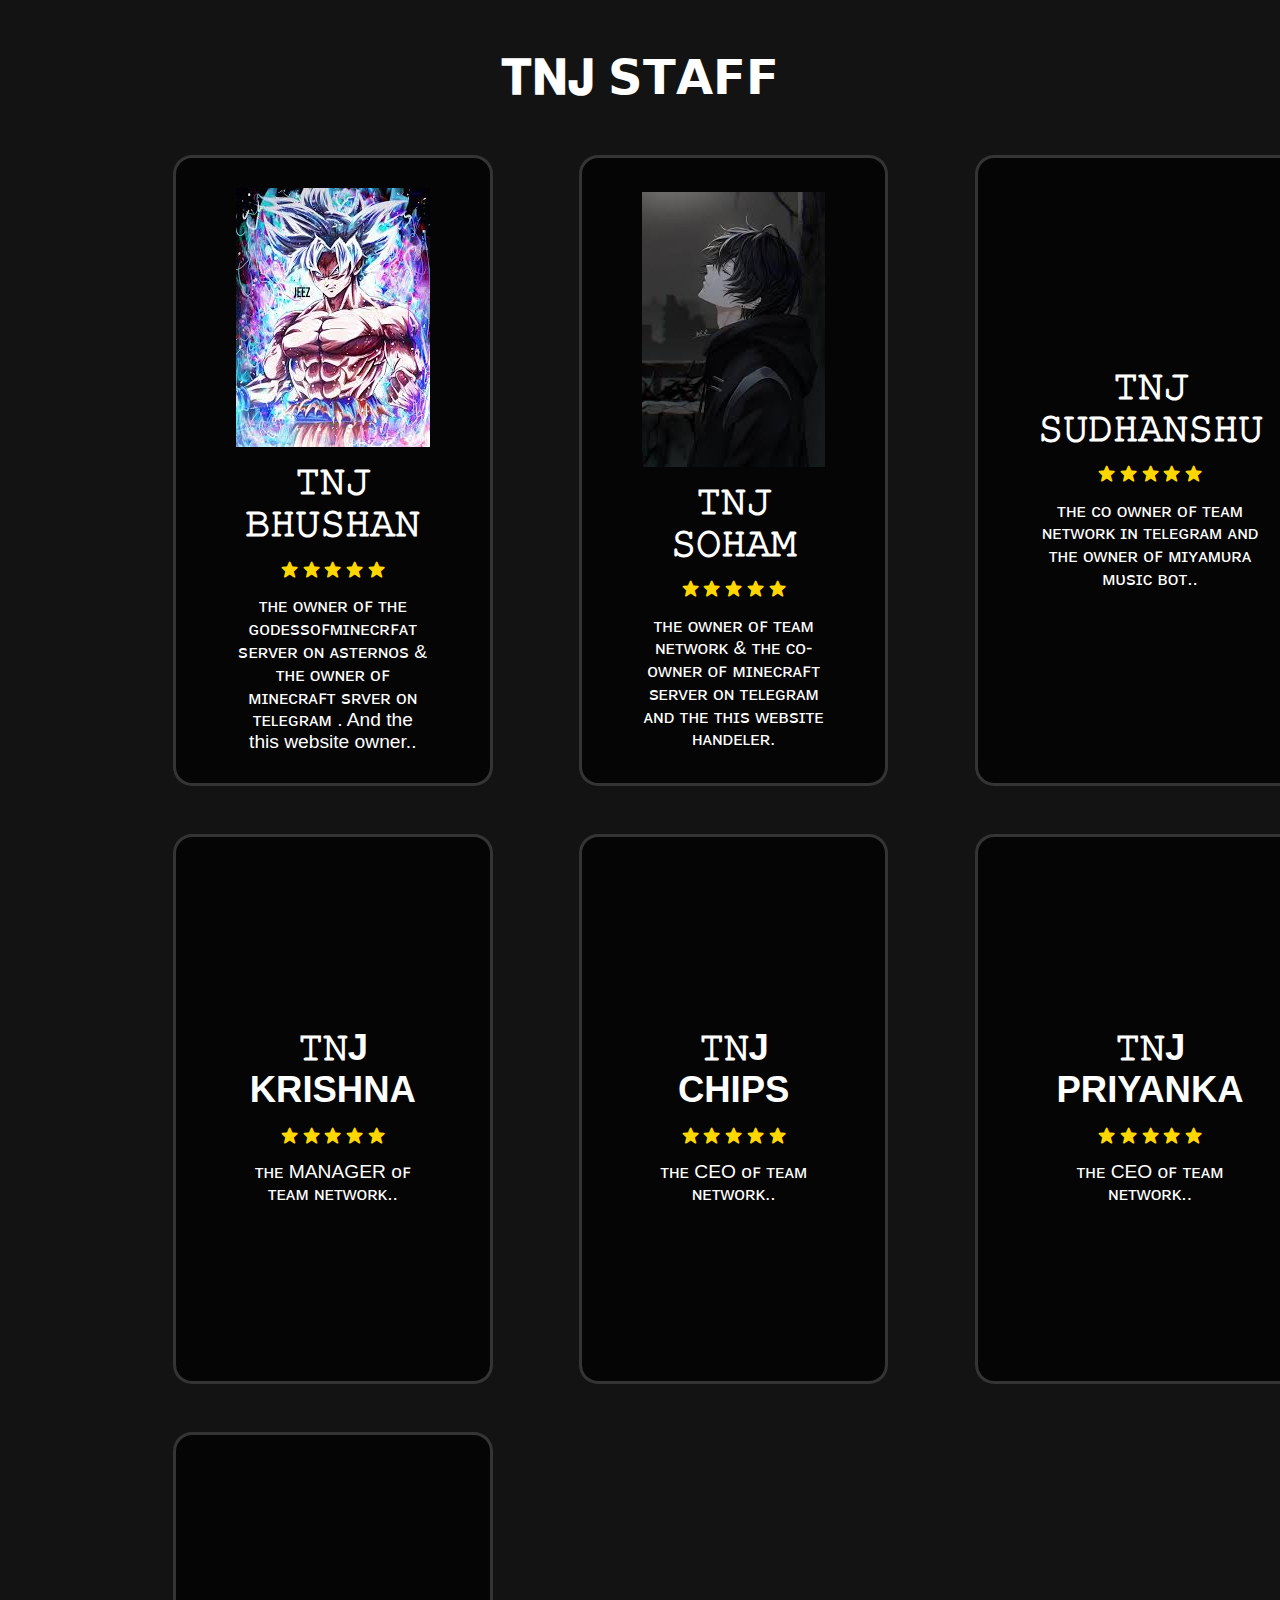
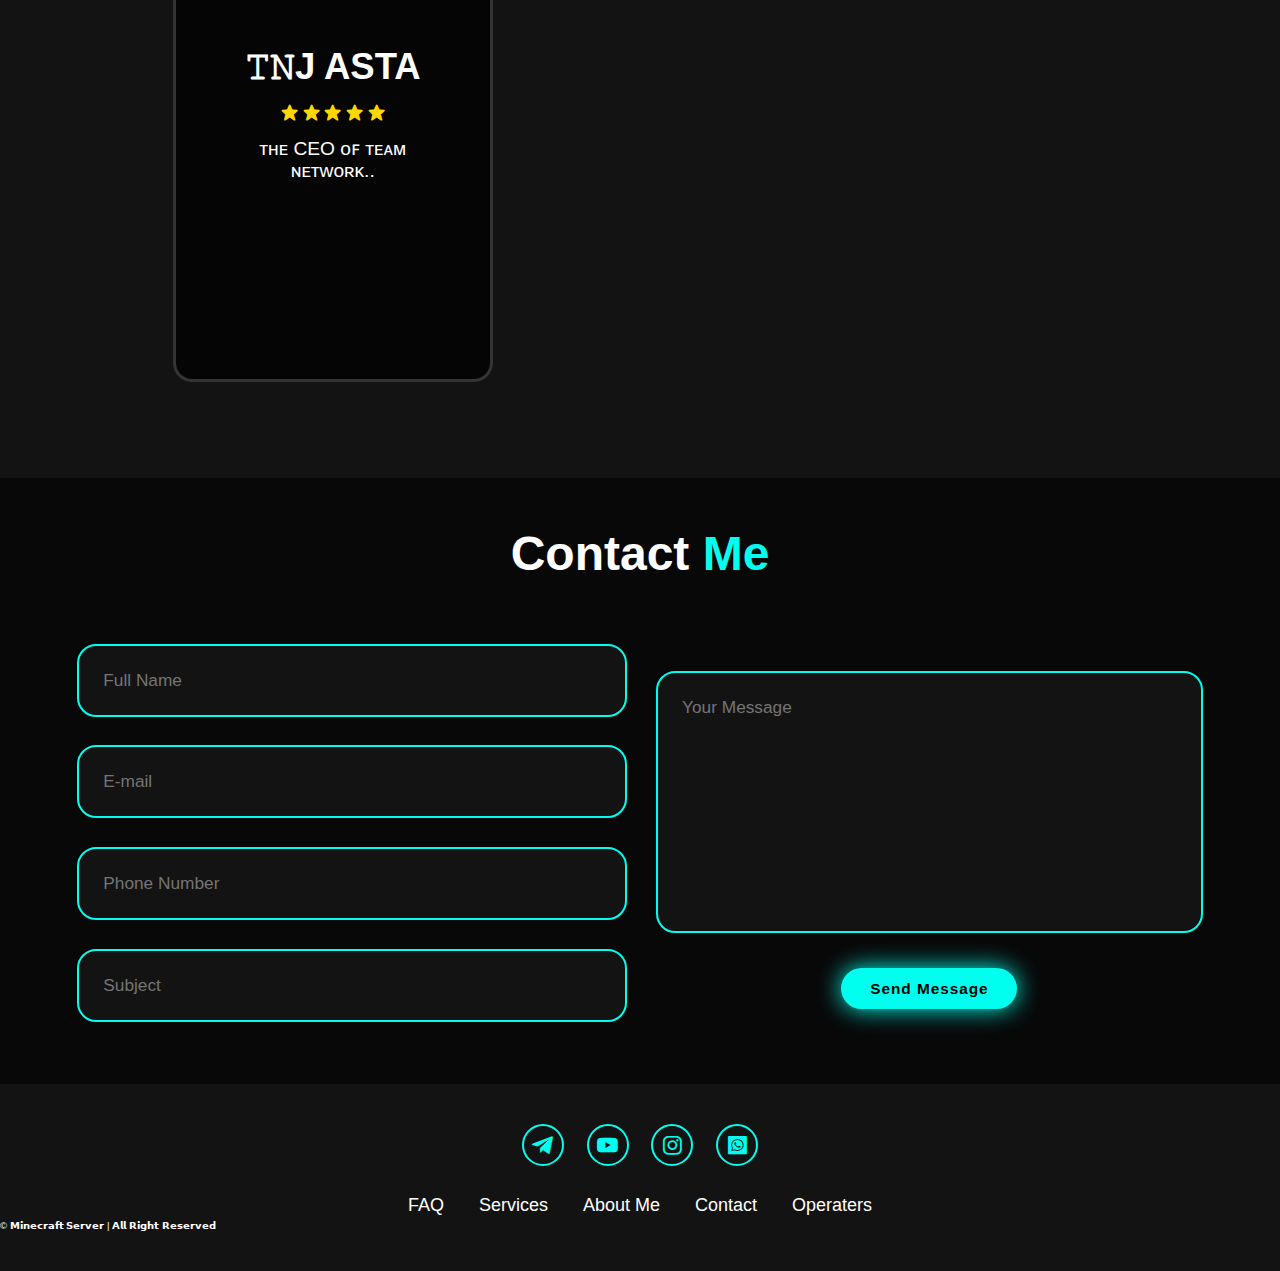
==== commit 046e5e0d: "Update index.html" ====
--- a/index.html
+++ b/index.html
@@ -186,7 +186,7 @@
                             </div>
 
                            <div class="operaters-item">
-                                <img src="https://www.google.com/imgres?q=krishna%20IN%20ANIME&imgurl=https%3A%2F%2Fpreview.redd.it%2Fshri-krishna-in-anime-drawing-style-v0-hsj0p0nojmnc1.png%3Fwidth%3D640%26crop%3Dsmart%26auto%3Dwebp%26s%3D3a87257061f14e2b3aa2c0572dd08fd163113372&imgrefurl=https%3A%2F%2Fwww.reddit.com%2Fr%2FIndiaSpeaks%2Fcomments%2F1bbtlki%2Fshri_krishna_in_anime_drawing_style%2F&docid=ZYLre9rAzPyZxM&tbnid=ST0XfPtmxsVi4M&vet=12ahUKEwj8796Ar--HAxUV3TgGHTrHGQgQM3oECBYQAA..i&w=640&h=640&hcb=2&ved=2ahUKEwj8796Ar--HAxUV3TgGHTrHGQgQM3oECBYQAA" alt="">
+                                <img src="https://encrypted-tbn0.gstatic.com/images?q=tbn:ANd9GcSNx1T61ztES71B-_9ZIa-gGzIWX-zjcHSGMA&s" alt="">
                                  <h2> 𝚃𝙽J KRISHNA</h2>
                                     <div class="rating">
                                         <i class='bx bxs-star' id="star"></i>
@@ -218,7 +218,7 @@
                        
                            <div class="operaters-item">
                                 <img src="https://encrypted-tbn0.gstatic.com/images?q=tbn:ANd9GcSmxNvbZJQYvfftophWDepH8MyocQVWd4dKOQ&s" alt="">
-                                 <h2> 𝚃𝙽J PRIYAKA</h2>
+                                 <h2> 𝚃𝙽J PRIYANKA</h2>
                                     <div class="rating">
                                         <i class='bx bxs-star' id="star"></i>
                                         <i class='bx bxs-star' id="star"></i>
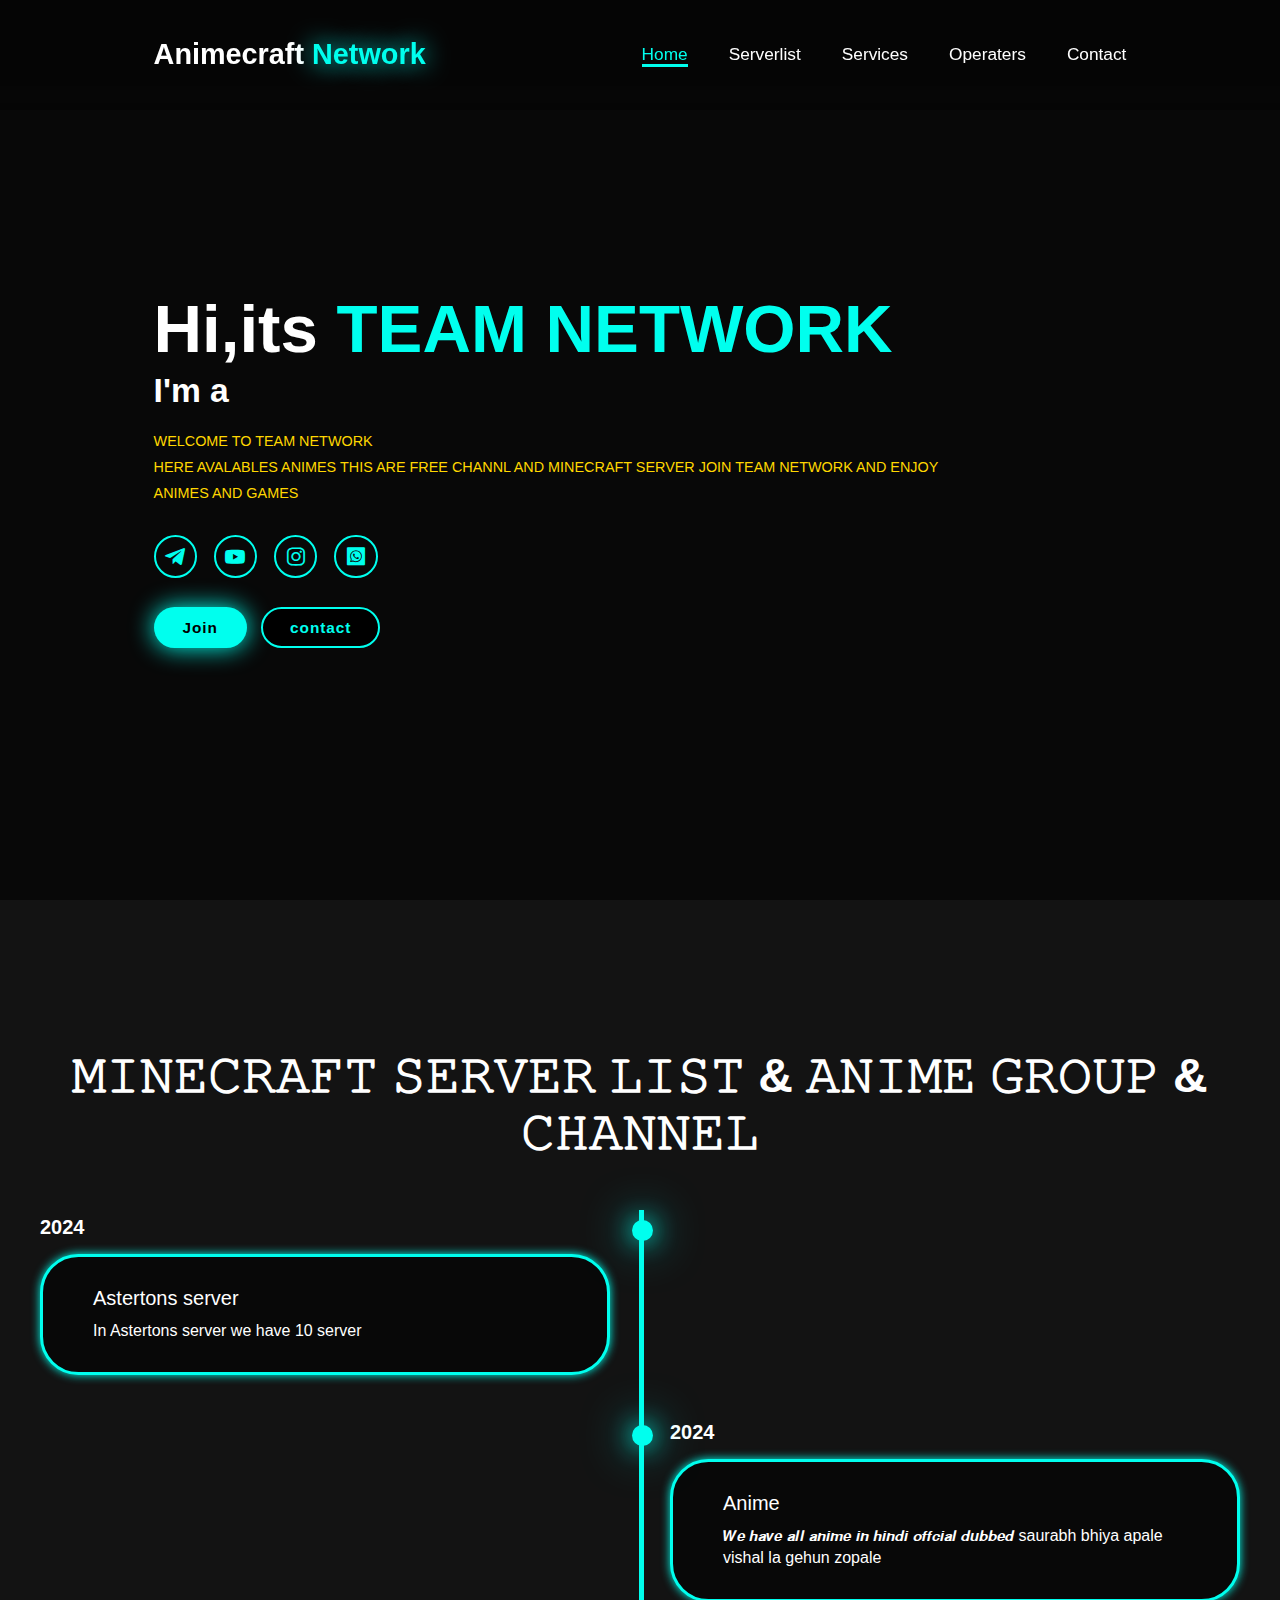
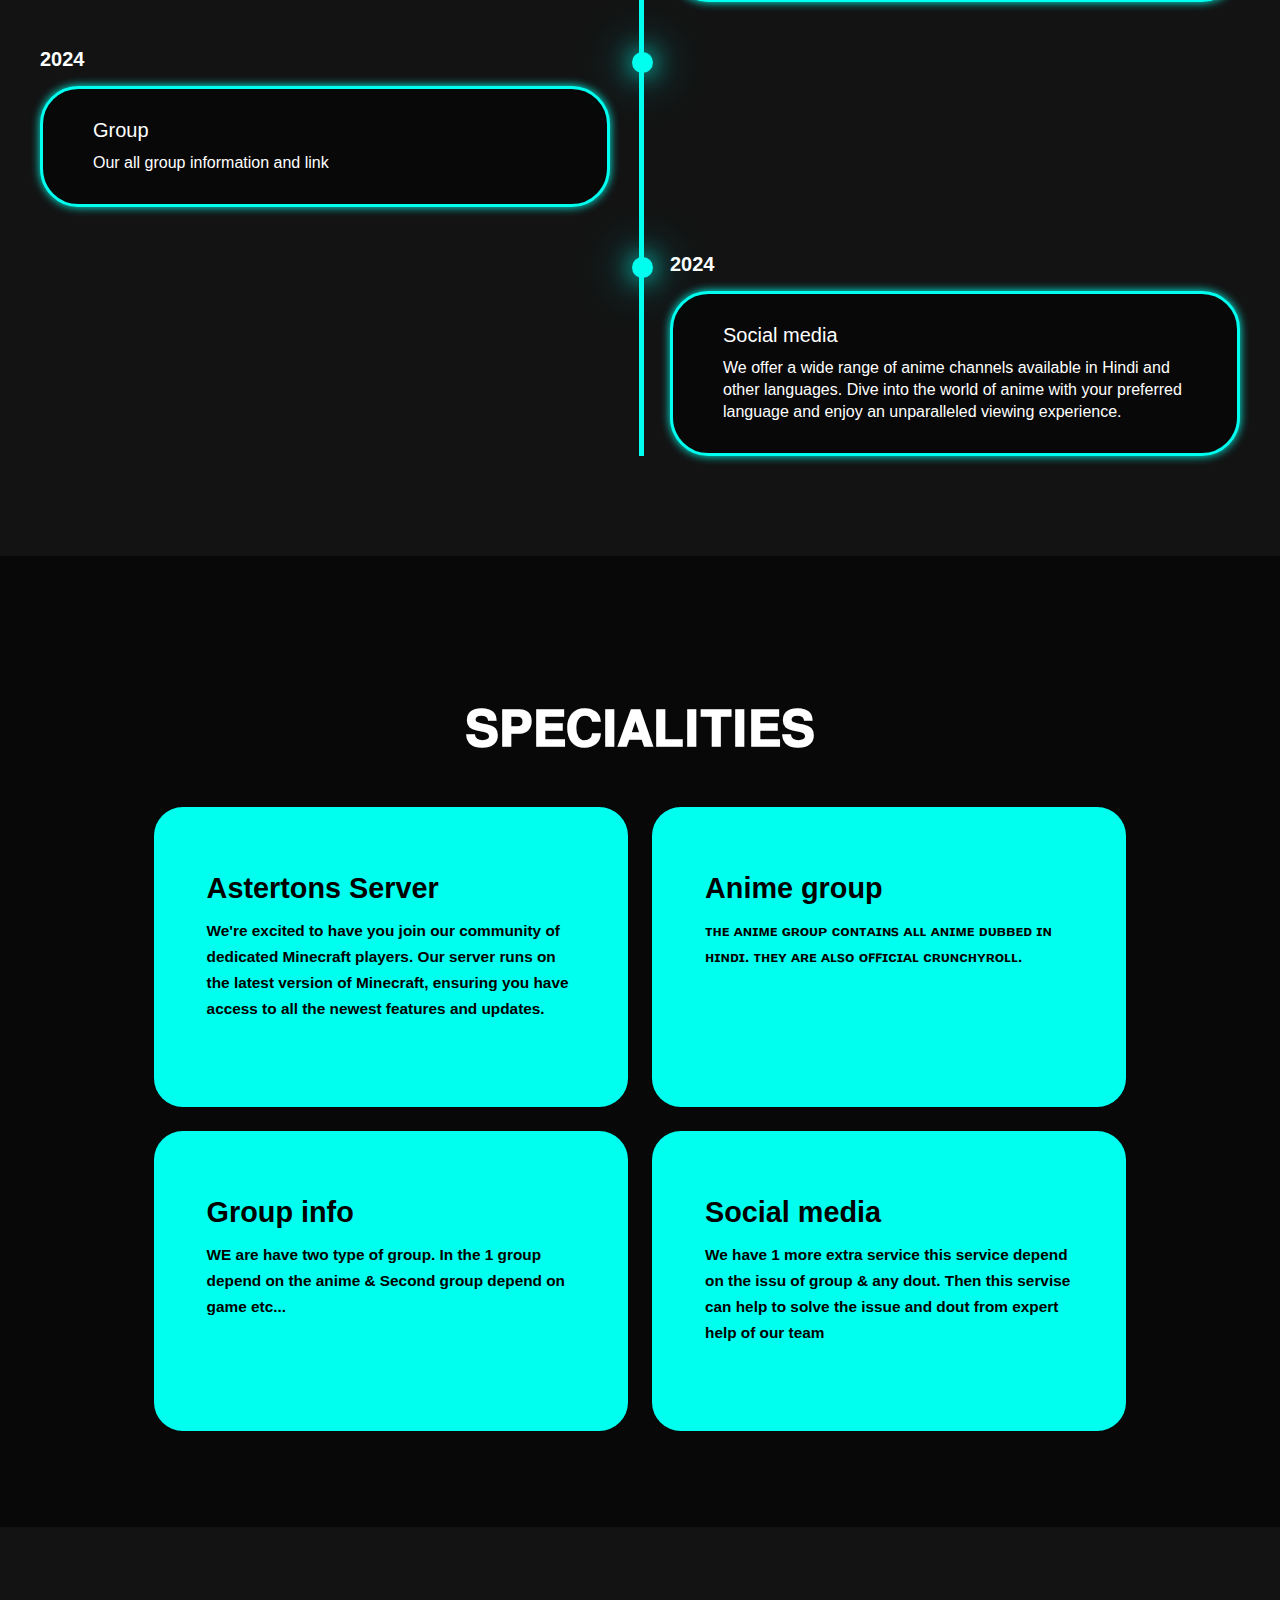
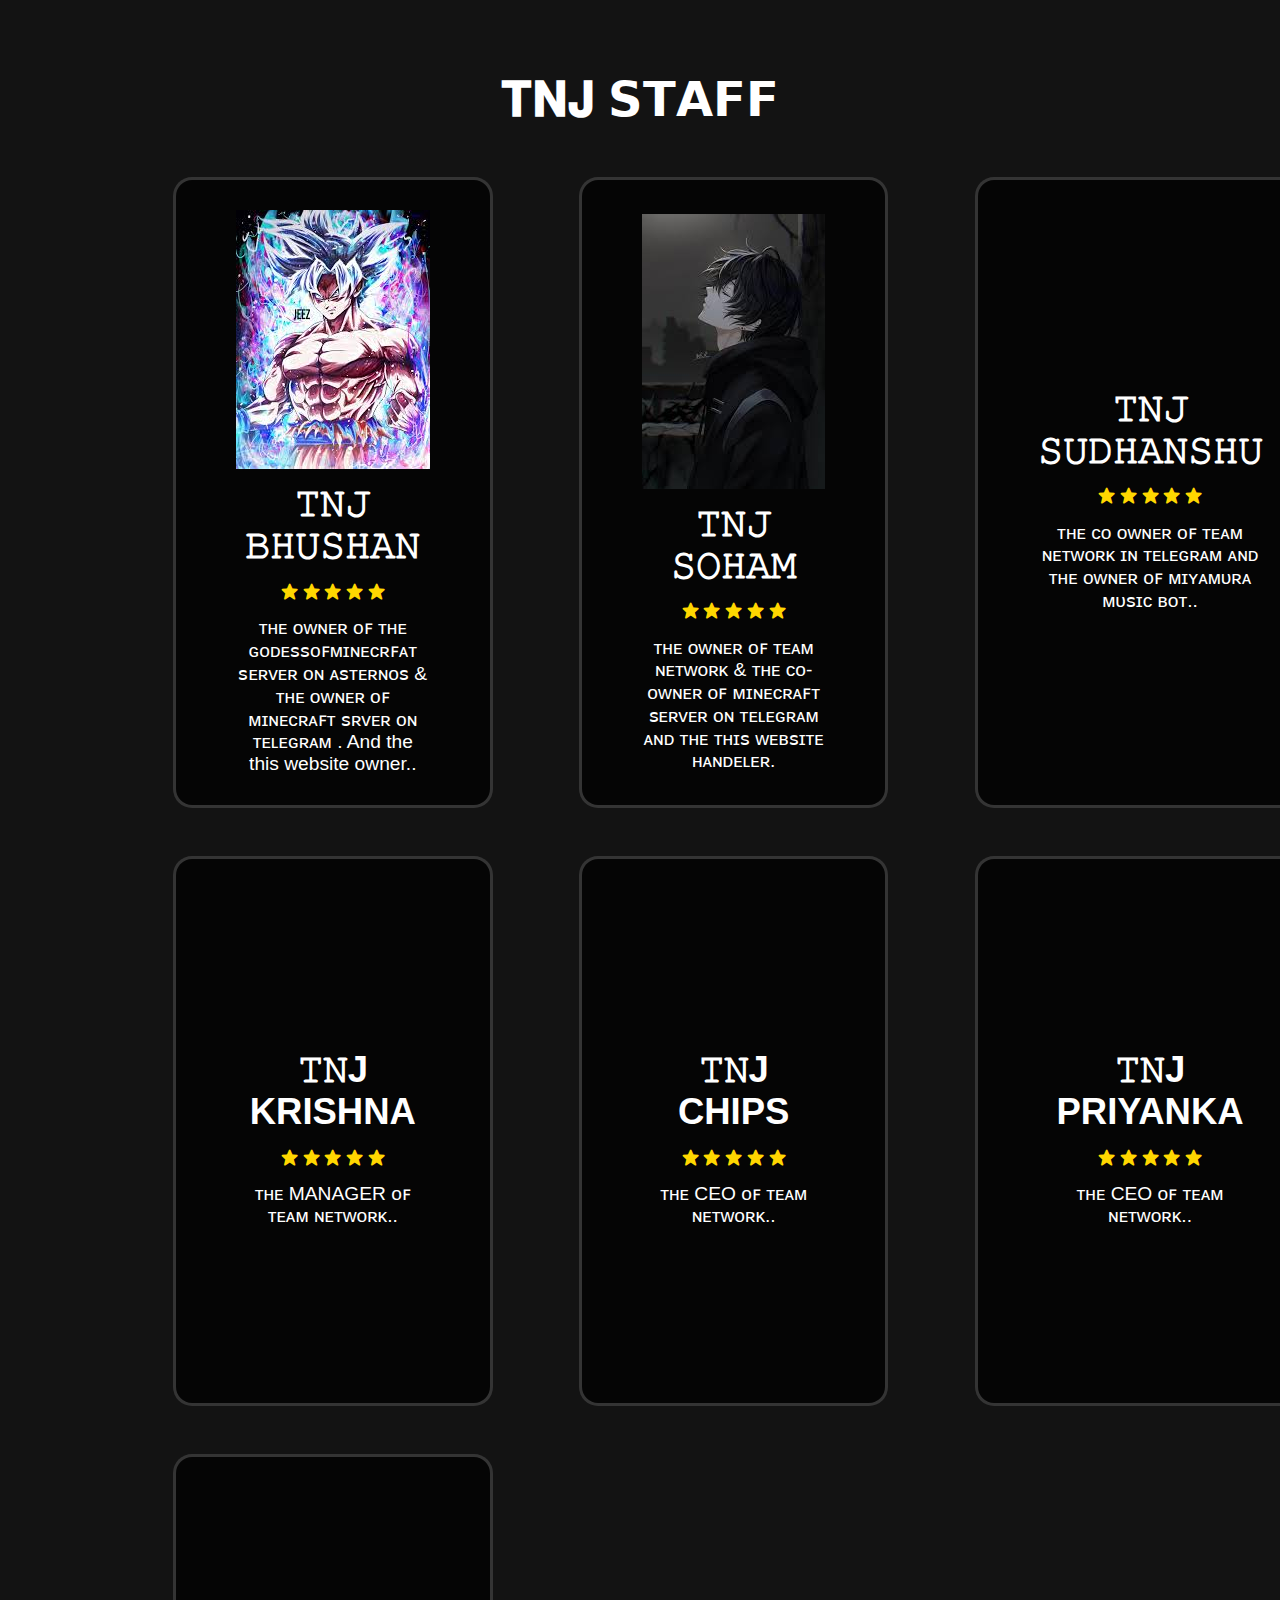
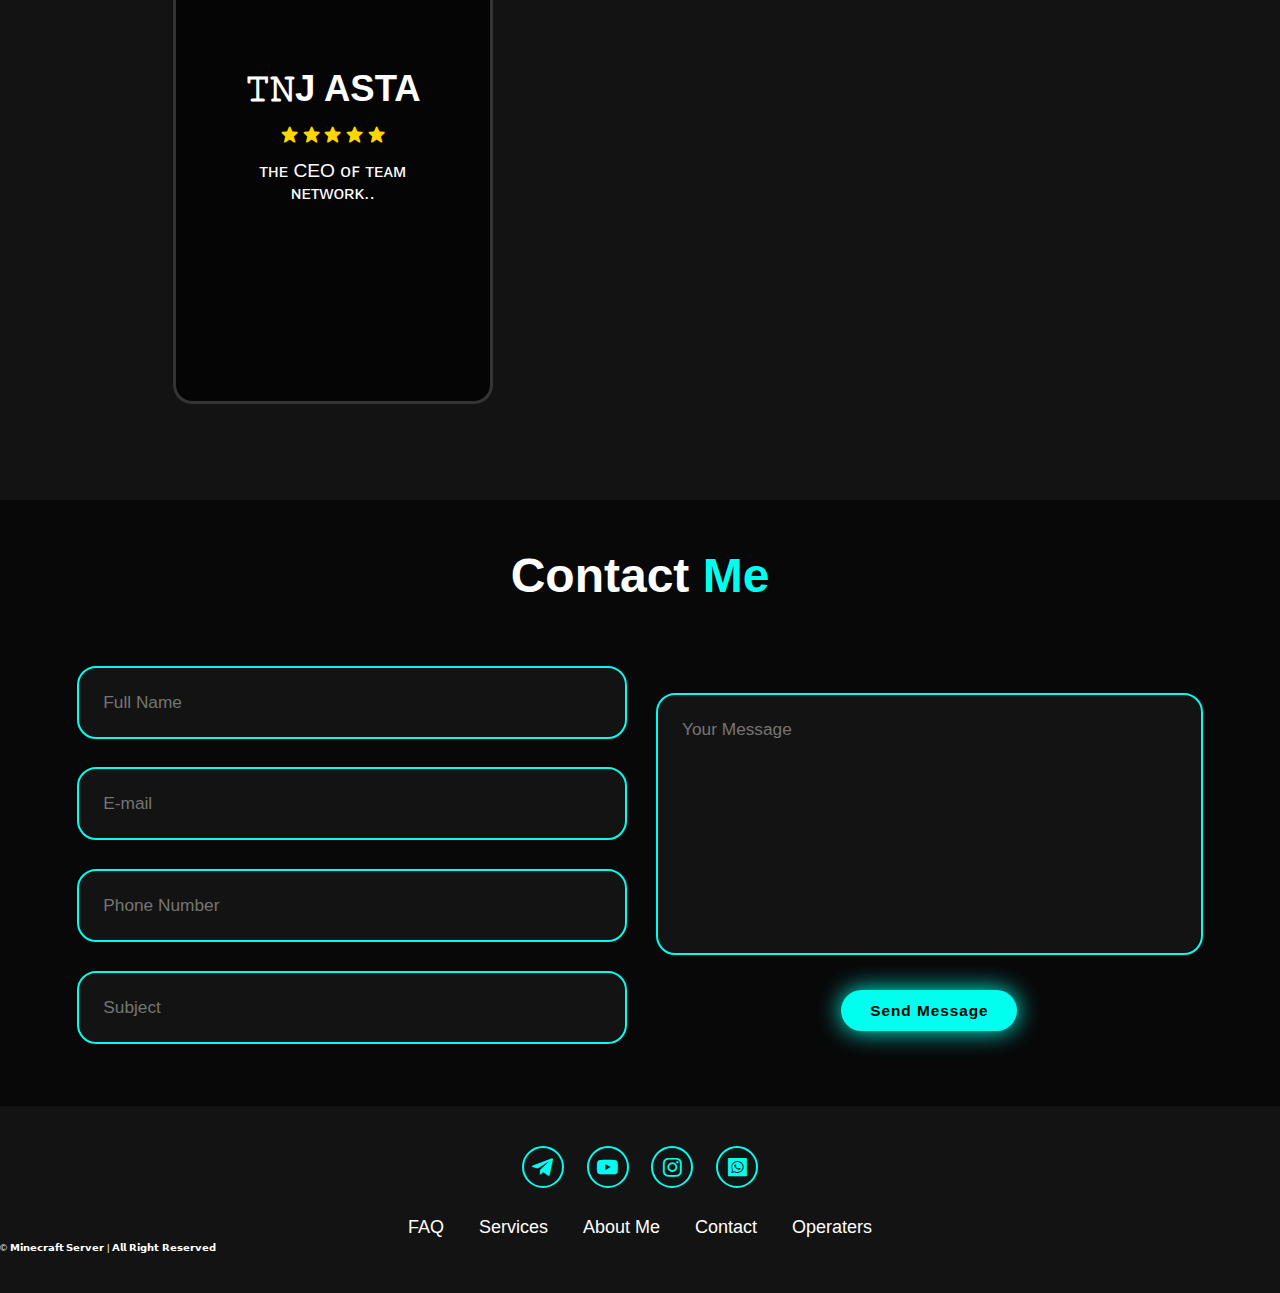
==== commit 4bb7374c: "Update index.html" ====
--- a/index.html
+++ b/index.html
@@ -69,7 +69,7 @@
                     <div class="timeline-date">2024</div>
                     <div class="timeline-content">
                         <h3>Anime</h3>
-                        <p>𝙒𝙚 𝙝𝙖𝙫𝙚 𝙖𝙡𝙡 𝙖𝙣𝙞𝙢𝙚 𝙞𝙣 𝙝𝙞𝙣𝙙𝙞 𝙤𝙛𝙛𝙘𝙞𝙖𝙡 𝙙𝙪𝙗𝙗𝙚𝙙</p>
+                        <p>𝙒𝙚 𝙝𝙖𝙫𝙚 𝙖𝙡𝙡 𝙖𝙣𝙞𝙢𝙚 𝙞𝙣 𝙝𝙞𝙣𝙙𝙞 𝙤𝙛𝙛𝙘𝙞𝙖𝙡 𝙙𝙪𝙗𝙗𝙚𝙙 saurabh bhiya apale vishal la gehun zopale</p>
                     </div>
             </div>
 
@@ -171,7 +171,7 @@
                         </div>
 
                            <div class="operaters-item">
-                                <img src="https://encrypted-tbn0.gstatic.com/images?q=tbn:ANd9GcSmxNvbZJQYvfftophWDepH8MyocQVWd4dKOQ&s" alt="">
+                                <img src="https://www.google.com/url?sa=i&url=https%3A%2F%2Fin.pinterest.com%2Fpin%2Fanime-izuku-midoriya-fire-power-art-480x800-wallpaper--641692646892372226%2F&psig=AOvVaw2Abhs7MMhDCgYbXvDhtBn9&ust=1723633683643000&source=images&cd=vfe&opi=89978449&ved=0CBIQjRxqFwoTCPjjhc-Q84cDFQAAAAAdAAAAABAK" alt="">
                                  <h2> 𝚃𝙽𝙹 𝚂𝚄𝙳𝙷𝙰𝙽𝚂𝙷𝚄</h2>
                                     <div class="rating">
                                         <i class='bx bxs-star' id="star"></i>
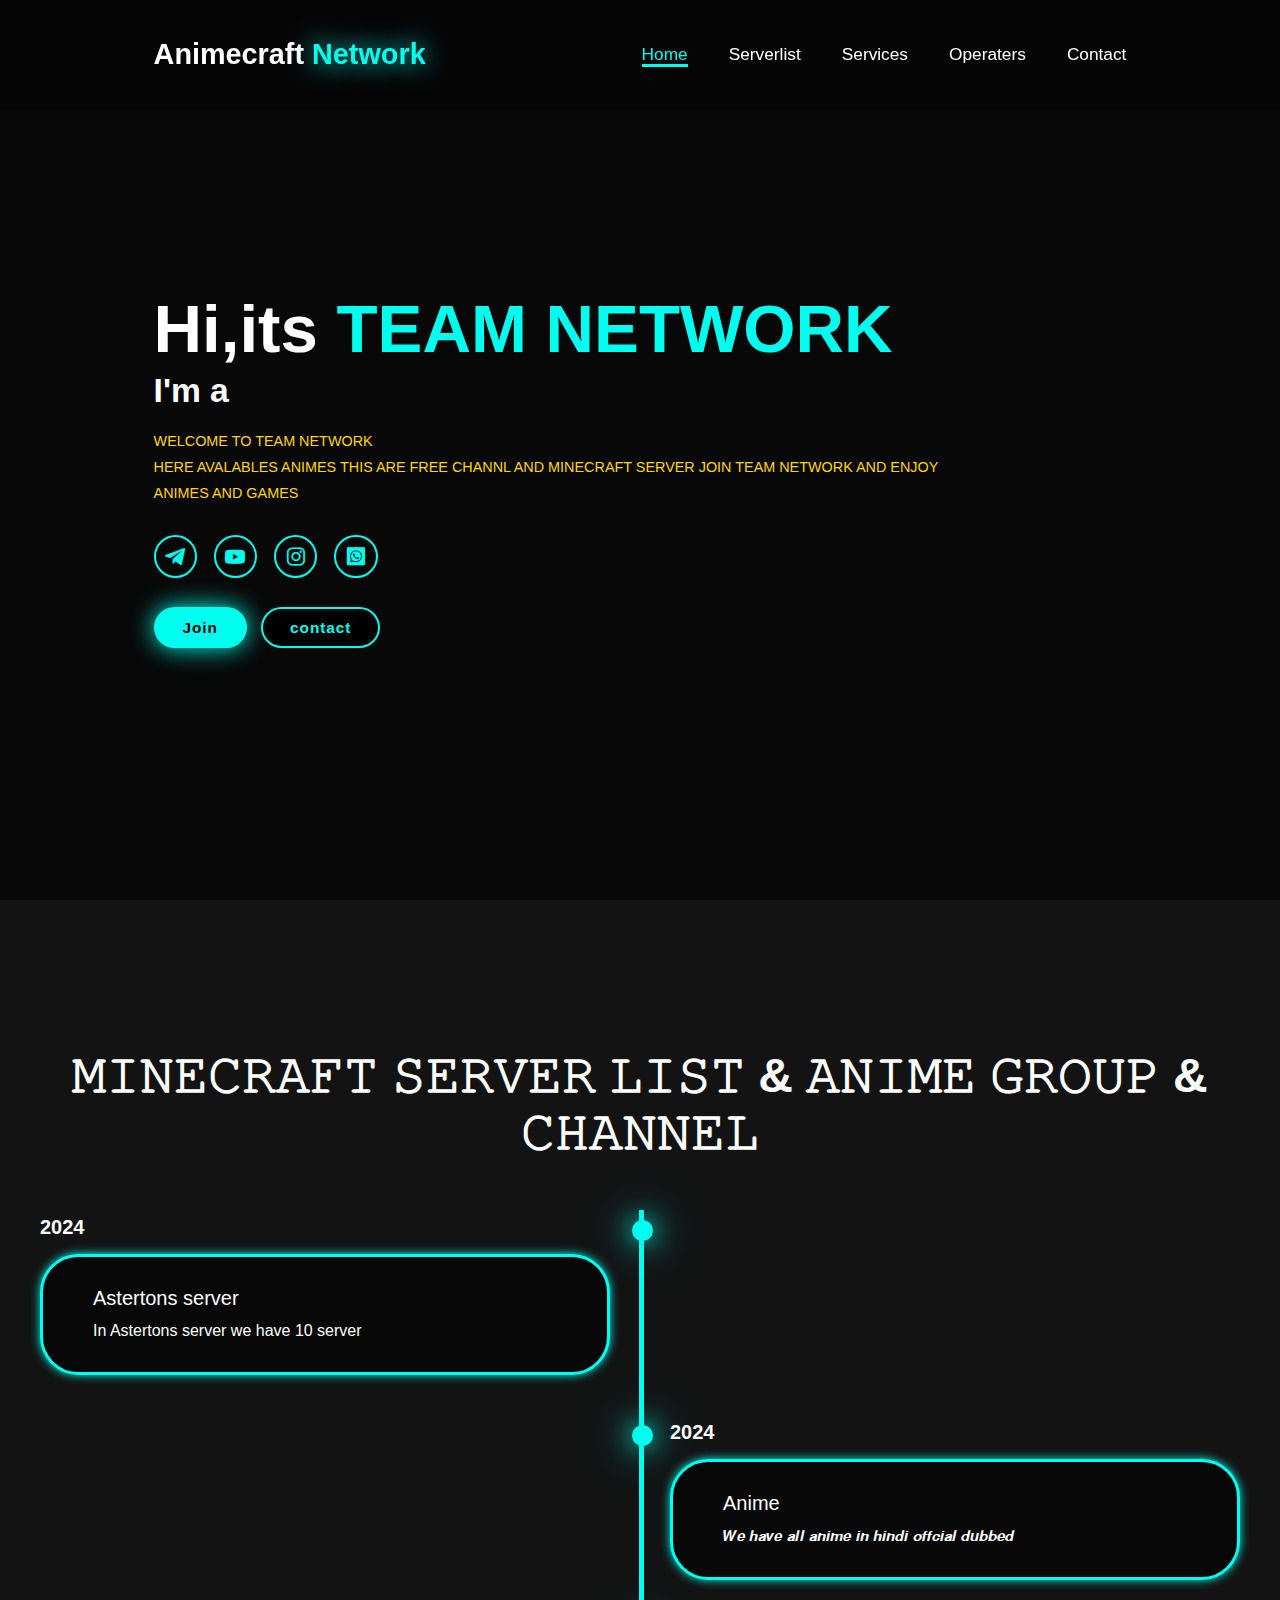
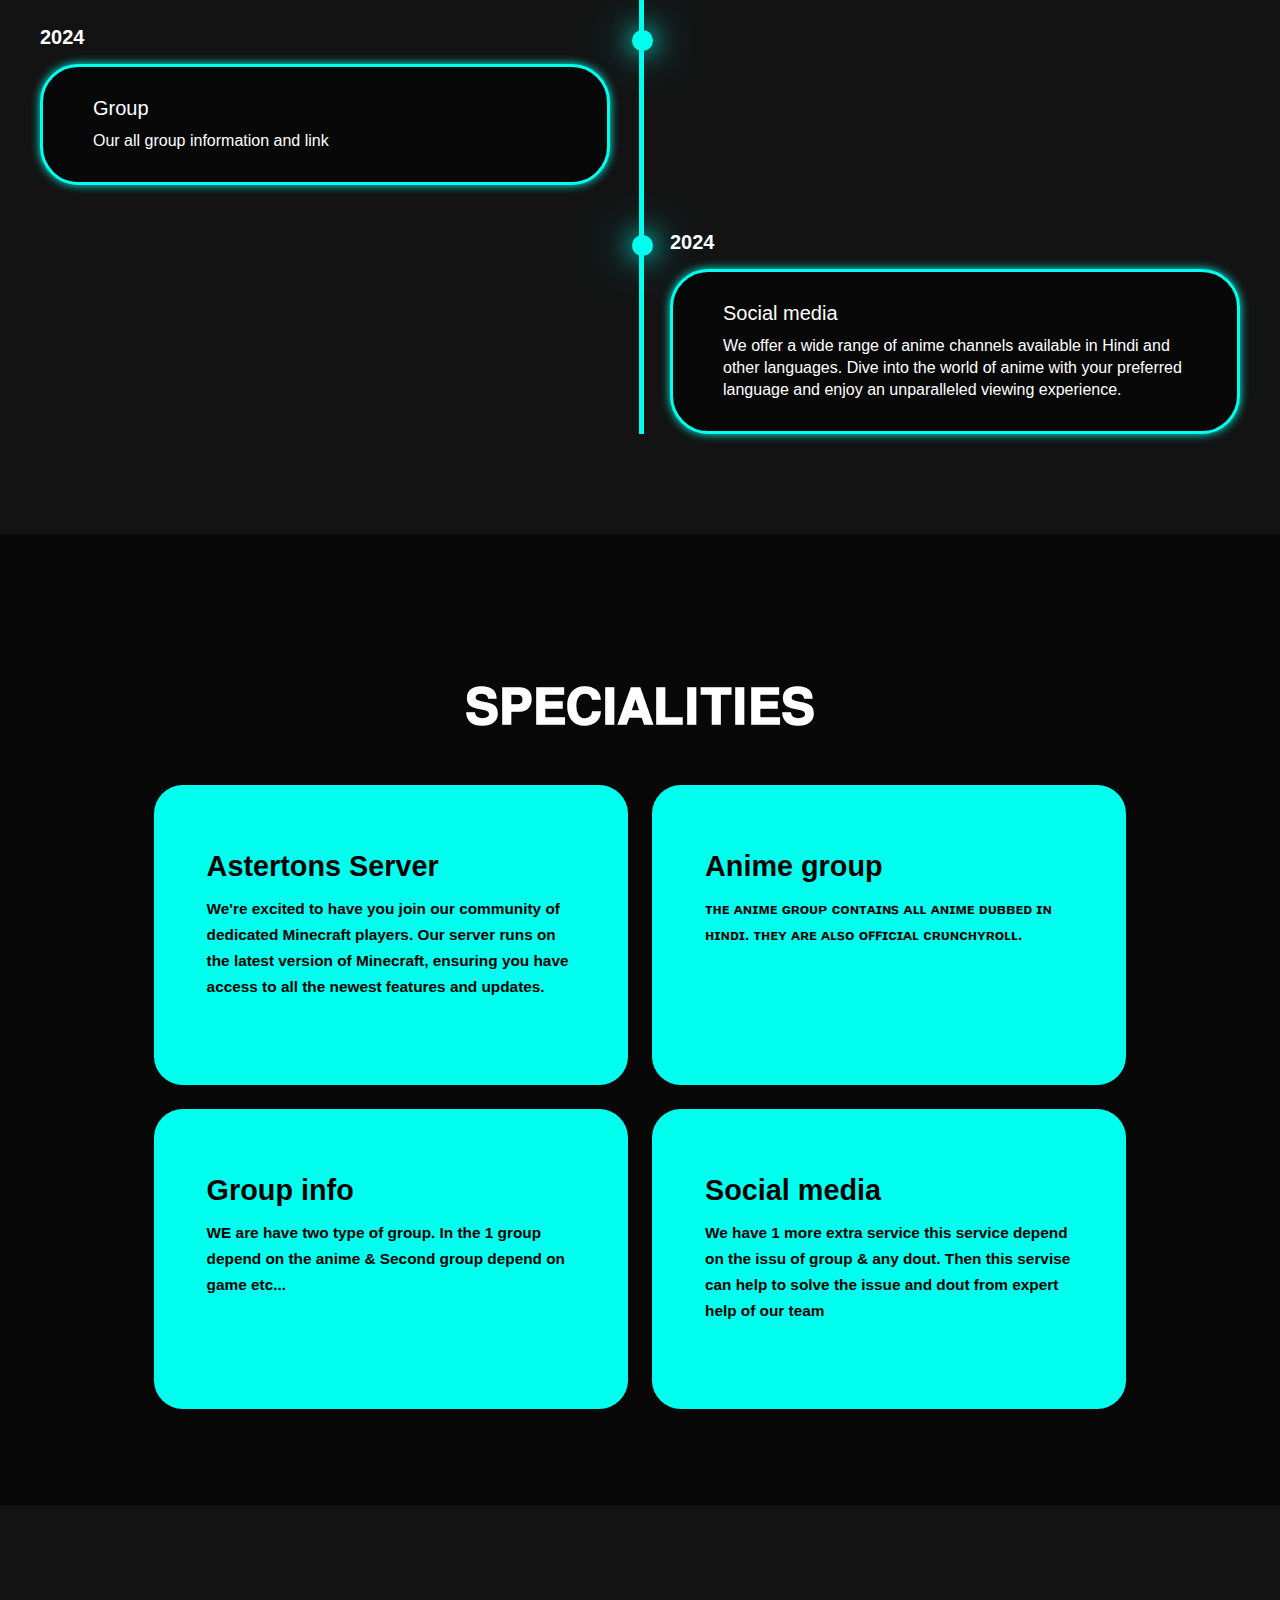
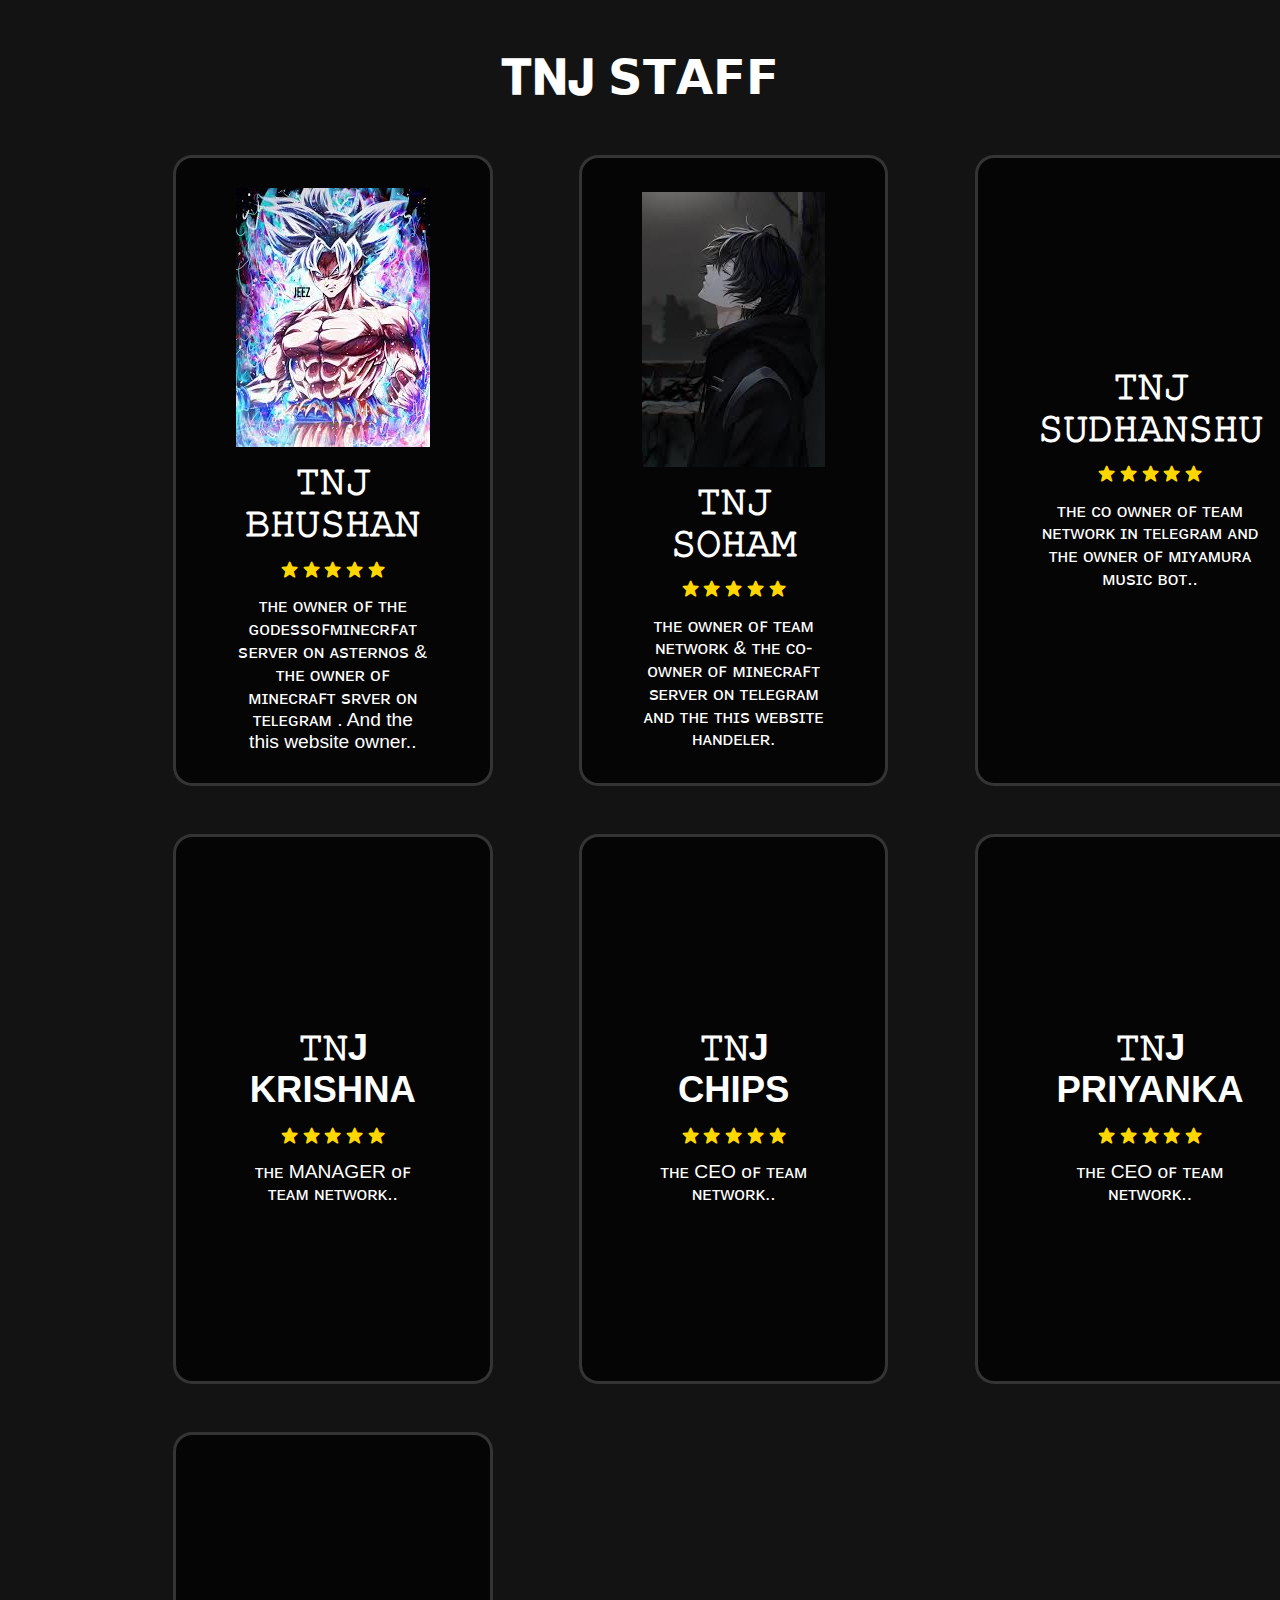
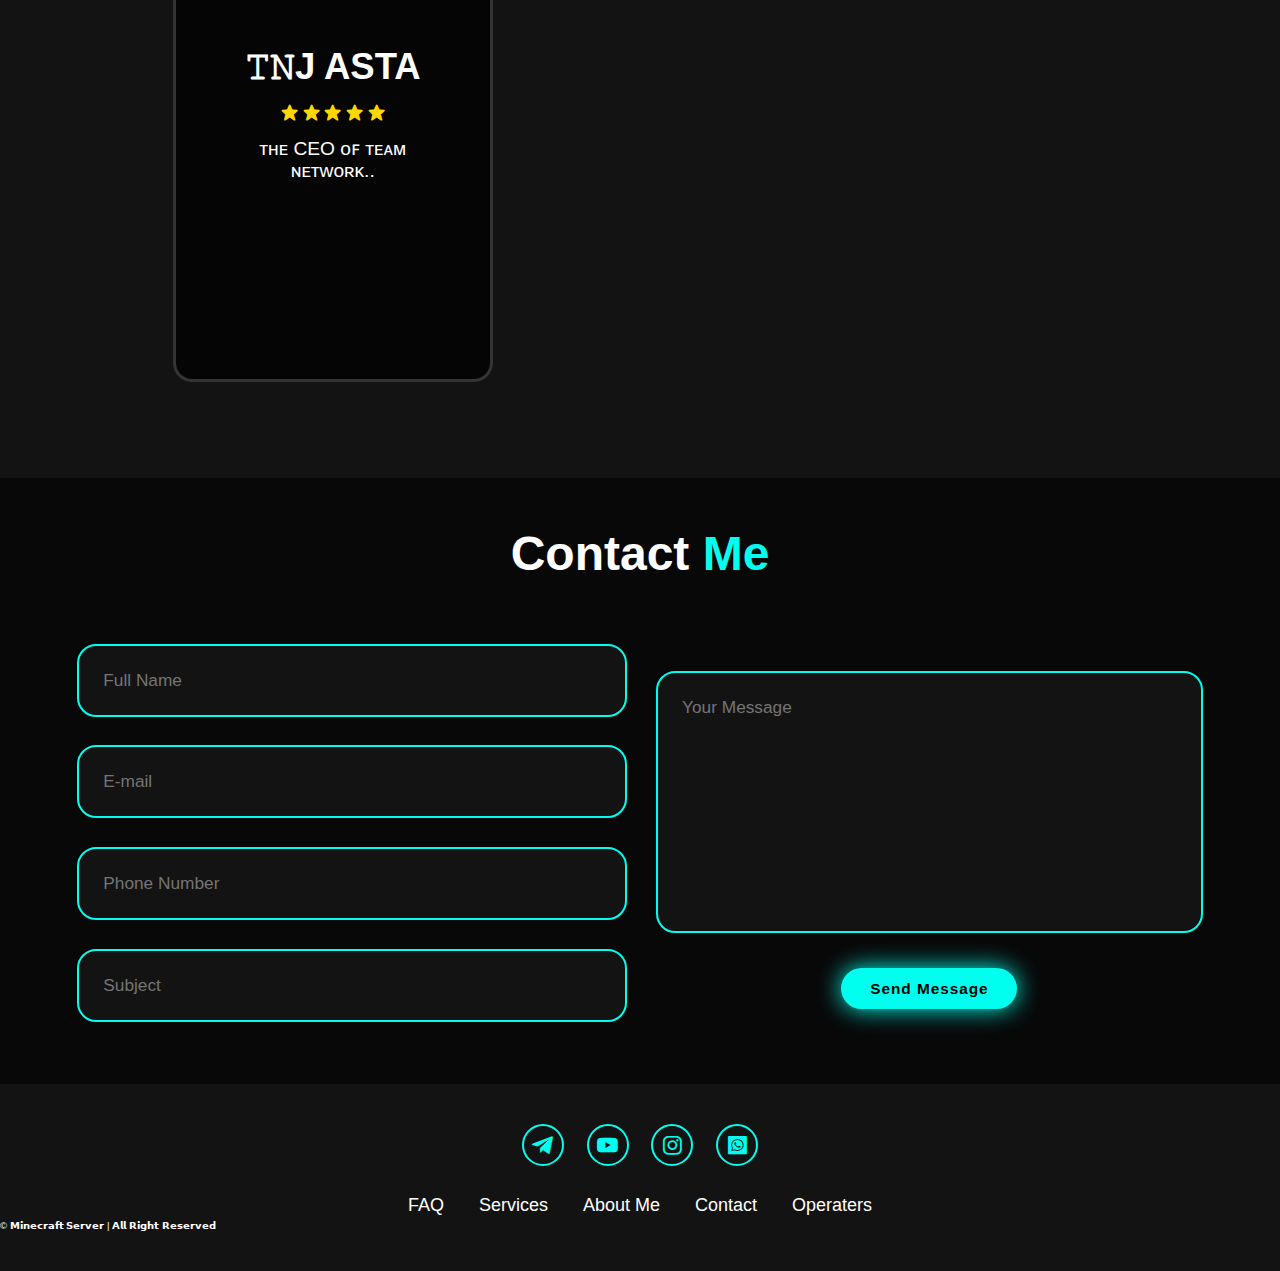
==== commit d576a6ab: "Update index.html" ====
--- a/index.html
+++ b/index.html
@@ -69,7 +69,7 @@
                     <div class="timeline-date">2024</div>
                     <div class="timeline-content">
                         <h3>Anime</h3>
-                        <p>𝙒𝙚 𝙝𝙖𝙫𝙚 𝙖𝙡𝙡 𝙖𝙣𝙞𝙢𝙚 𝙞𝙣 𝙝𝙞𝙣𝙙𝙞 𝙤𝙛𝙛𝙘𝙞𝙖𝙡 𝙙𝙪𝙗𝙗𝙚𝙙 saurabh bhiya apale vishal la gehun zopale</p>
+                        <p>𝙒𝙚 𝙝𝙖𝙫𝙚 𝙖𝙡𝙡 𝙖𝙣𝙞𝙢𝙚 𝙞𝙣 𝙝𝙞𝙣𝙙𝙞 𝙤𝙛𝙛𝙘𝙞𝙖𝙡 𝙙𝙪𝙗𝙗𝙚𝙙</p>
                     </div>
             </div>
 
